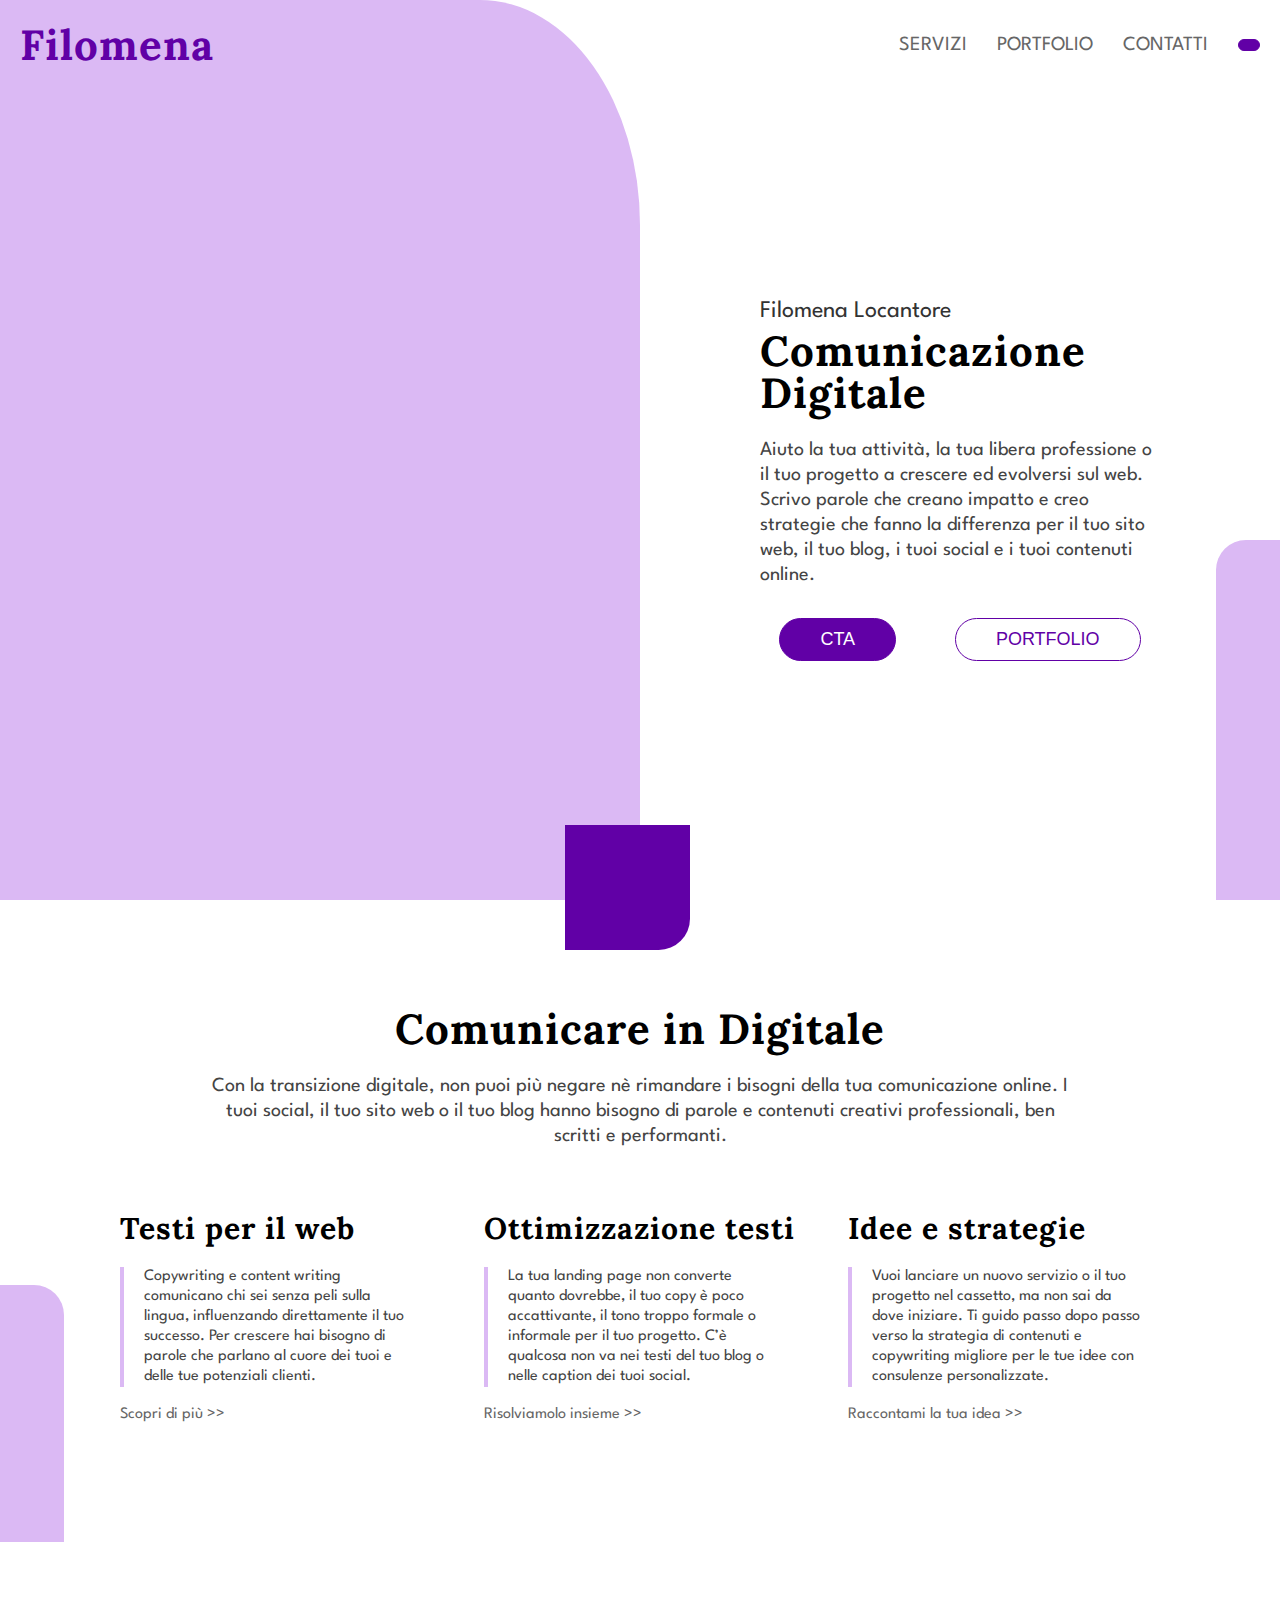
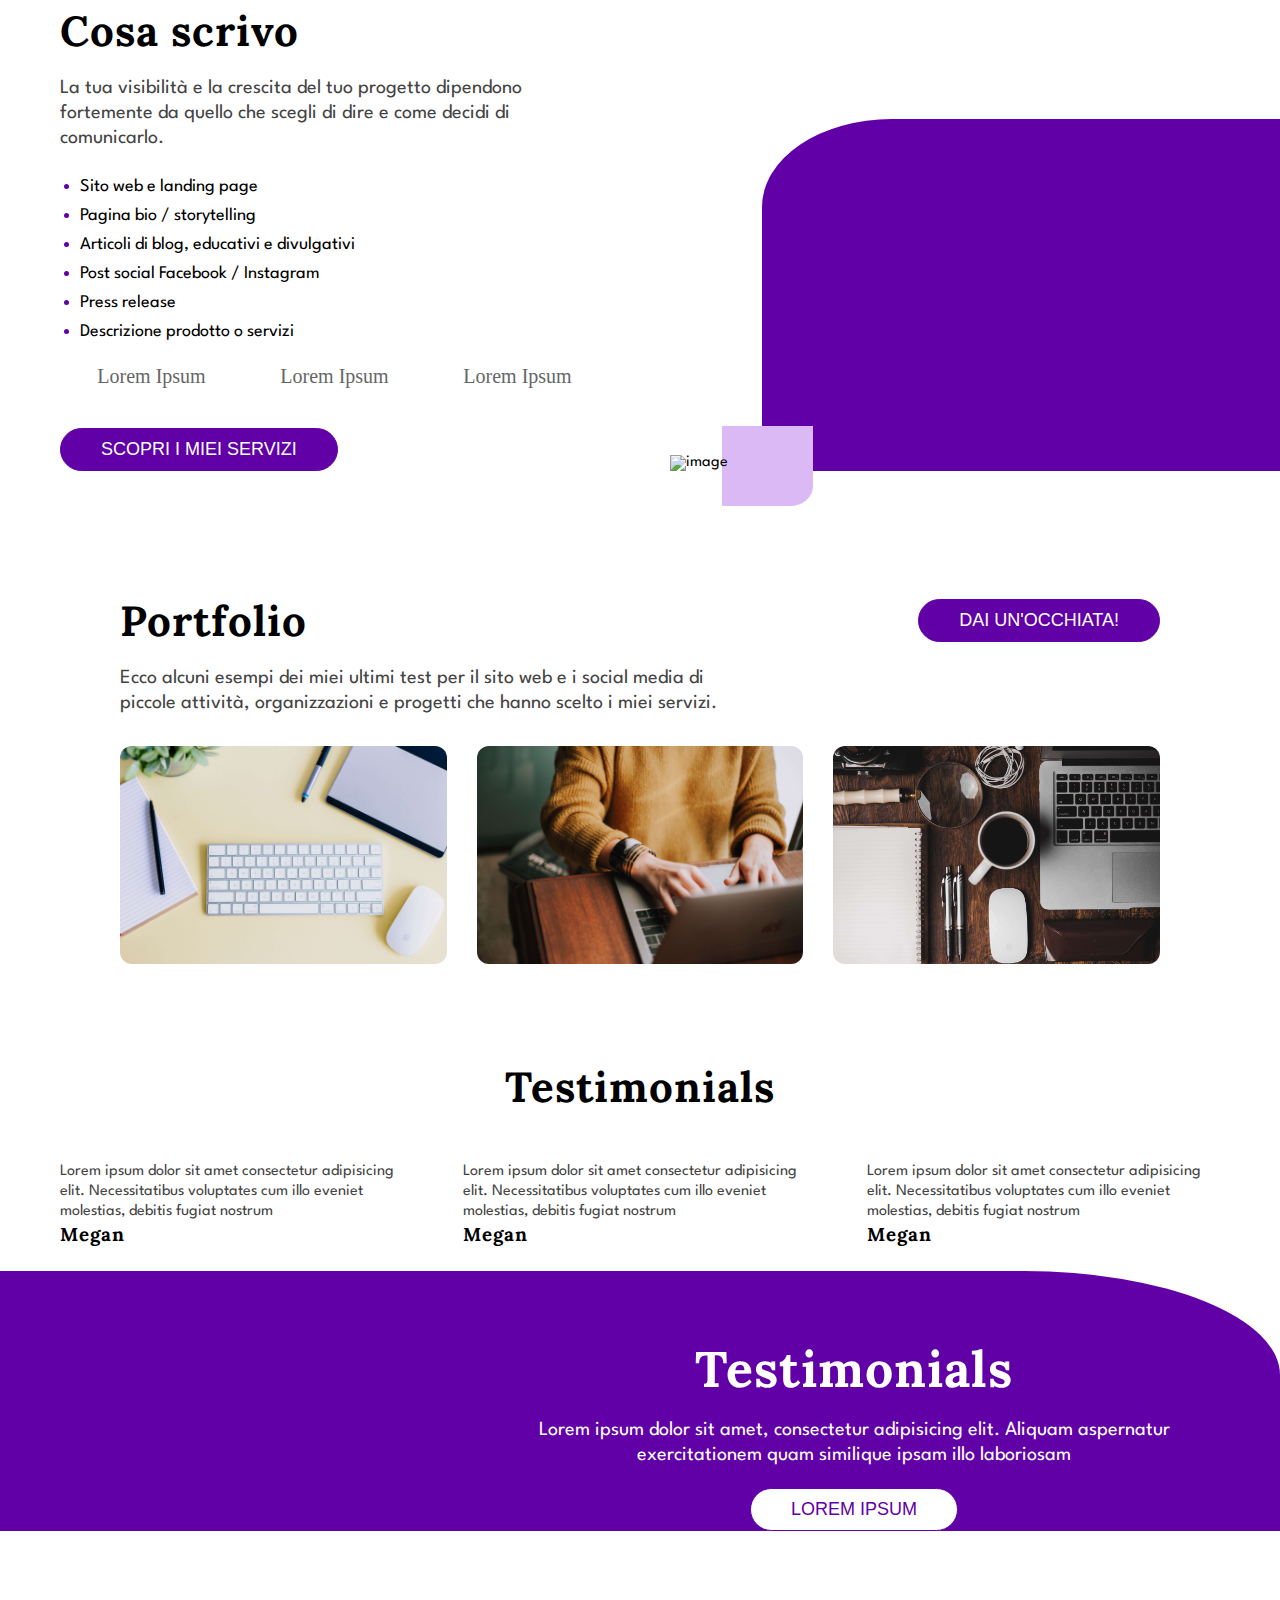
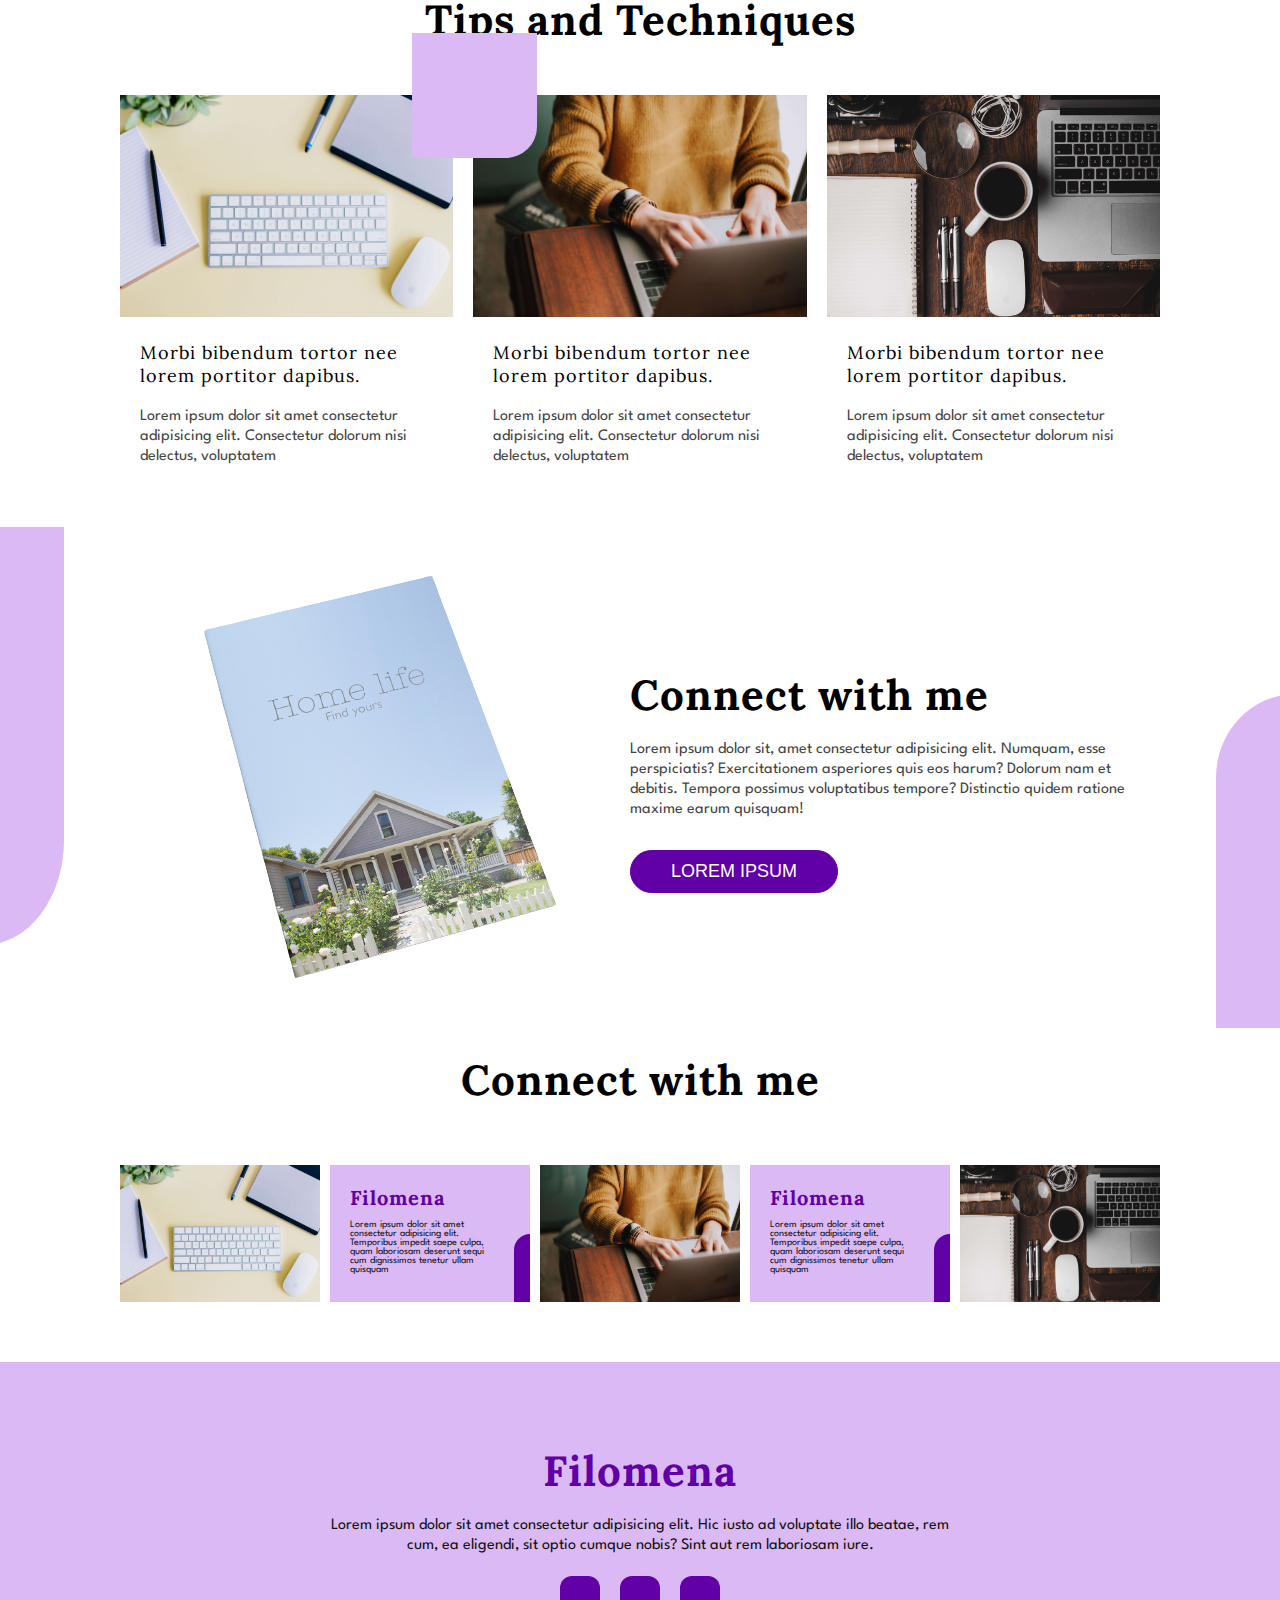
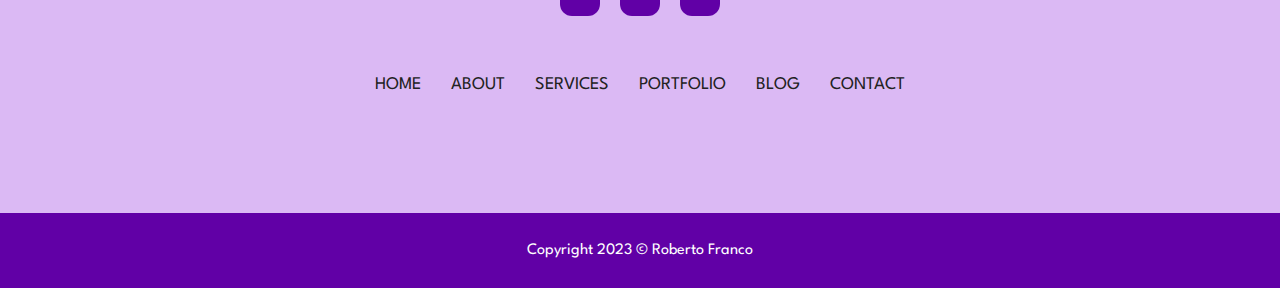
==== index.html @ 76bb0978 "added portfolio and contatti pages" ====
<!DOCTYPE html>
<html lang="en">
  <head>
    <meta charset="UTF-8" />
    <meta http-equiv="X-UA-Compatible" content="IE=edge" />
    <meta name="viewport" content="width=device-width, initial-scale=1.0" />

    <link rel="stylesheet" href="./src/style.css" />
    <link rel="stylesheet" href="./src/queries.css" />

    <link rel="preconnect" href="https://fonts.googleapis.com" />
    <link rel="preconnect" href="https://fonts.gstatic.com" crossorigin />

    <link
      href="https://fonts.googleapis.com/css2?family=League+Spartan:wght@400;500;700&display=swap"
      rel="stylesheet"
    />

    <link
      href="https://fonts.googleapis.com/css2?family=Lora:wght@400;500;700&display=swap"
      rel="stylesheet"
    />

    <script
      src="https://kit.fontawesome.com/9bf5837a99.js"
      crossorigin="anonymous"
    ></script>
    <title>Filomena Locantore</title>
  </head>
  <body>
    <header>
      <nav class="nav">
        <h1 class="nav__name">Filomena</h1>
        <ul class="nav__links">
          <li class="nav__links--link">Servizi</li>
          <li>
            <a class="nav__links--link" href="portfolio.html"> Portfolio </a>
          </li>
          <li class="nav__links--link">
            <a class="nav__links--link" href="contatti.html"> Contatti </a>
          </li>
          <button class="nav__links--btn btn btn--cta">
            <i class="fa-solid fa-bars"></i>
          </button>
        </ul>
        <!-- <button class="nav__links--btn btn btn--cta">
          <i class="fa-solid fa-bars"></i>
        </button> -->
      </nav>
      <div class="hero">
        <div class="hero--img-box">
          <img src="./src/img/filomena-1.png" alt="" />
        </div>
        <div class="hero--text-box">
          <p class="hero--name">Filomena Locantore</p>
          <h1 class="heading--primary">Comunicazione Digitale</h1>
          <p class="paragraph paragraph--main">
            Aiuto la tua attività, la tua libera professione o il tuo progetto a
            crescere ed evolversi sul web.
          </p>
          <p class="paragraph paragraph--main">
            Scrivo parole che creano impatto e creo strategie che fanno la
            differenza per il tuo sito web, il tuo blog, i tuoi social e i tuoi
            contenuti online.
          </p>

          <div class="hero--btns">
            <button class="btn btn--cta">CTA</button>
            <button class="btn btn--secondary">Portfolio</button>
          </div>
        </div>
      </div>
    </header>
    <section class="section section__services">
      <h1 class="heading--primary">Comunicare in Digitale</h1>
      <p class="paragraph paragraph--main">
        Con la transizione digitale, non puoi più negare nè rimandare i bisogni
        della tua comunicazione online. I tuoi social, il tuo sito web o il tuo
        blog hanno bisogno di parole e contenuti creativi professionali, ben
        scritti e performanti.
      </p>

      <div class="container__services">
        <div class="container__services--service">
          <h2 class="heading--secondary">Testi per il web</h2>
          <p class="paragraph service--paragraph">
            Copywriting e content writing comunicano chi sei senza peli sulla
            lingua, influenzando direttamente il tuo successo. Per crescere hai
            bisogno di parole che parlano al cuore dei tuoi e delle tue
            potenziali clienti.
          </p>
          <a class="link" href="#">Scopri di più >></a>
        </div>

        <div class="container__services--service">
          <h2 class="heading--secondary">Ottimizzazione testi</h2>
          <p class="paragraph service--paragraph">
            La tua landing page non converte quanto dovrebbe, il tuo copy è poco
            accattivante, il tono troppo formale o informale per il tuo
            progetto. C’è qualcosa non va nei testi del tuo blog o nelle caption
            dei tuoi social.
          </p>
          <a class="link" href="#">Risolviamolo insieme >></a>
        </div>

        <div class="container__services--service">
          <h2 class="heading--secondary">Idee e strategie</h2>
          <p class="paragraph service--paragraph">
            Vuoi lanciare un nuovo servizio o il tuo progetto nel cassetto, ma
            non sai da dove iniziare. Ti guido passo dopo passo verso la
            strategia di contenuti e copywriting migliore per le tue idee con
            consulenze personalizzate.
          </p>
          <a class="link" href="#">Raccontami la tua idea >></a>
        </div>
      </div>
    </section>

    <section class="section section__why">
      <div class="container__why">
        <h1 class="heading--primary">Cosa scrivo</h1>
        <p class="paragraph paragraph--main">
          La tua visibilità e la crescita del tuo progetto dipendono fortemente
          da quello che scegli di dire e come decidi di comunicarlo.
        </p>
        <ul class="why__list">
          <li class="why__list--item">Sito web e landing page</li>
          <li class="why__list--item">Pagina bio / storytelling</li>
          <li class="why__list--item">
            Articoli di blog, educativi e divulgativi
          </li>
          <li class="why__list--item">Post social Facebook / Instagram</li>
          <li class="why__list--item">Press release</li>
          <li class="why__list--item">Descrizione prodotto o servizi</li>
        </ul>
        <ul class="why__links">
          <li><a class="why__links--item" href="#">Lorem Ipsum</a></li>
          <li><a class="why__links--item" href="#">Lorem Ipsum</a></li>
          <li><a class="why__links--item" href="#">Lorem Ipsum</a></li>
        </ul>

        <button class="btn btn--cta">Scopri i miei servizi</button>
      </div>
      <div class="section__why--img-box">
        <img src="./src/img/filomena-2.png" alt="image" />
      </div>
    </section>

    <section class="section section__portfolio">
      <div class="portfolio__top">
        <h1 class="heading--primary">Portfolio</h1>
        <button class="btn btn--cta">Dai un'occhiata!</button>
      </div>

      <p class="paragraph paragraph--main">
        Ecco alcuni esempi dei miei ultimi test per il sito web e i social media
        di piccole attività, organizzazioni e progetti che hanno scelto i miei
        servizi.
      </p>

      <div class="portfolio__gallery">
        <div class="gallery--img">
          <img src="./src/img/portfolio-1.jpg" alt="" />
        </div>
        <div class="gallery--img">
          <img src="./src/img/portfolio-2.jpg" alt="" />
        </div>
        <div class="gallery--img">
          <img src="./src/img/portfolio-3.jpg" alt="" />
        </div>
      </div>
    </section>

    <section class="section section__testimonials">
      <h1 class="heading--primary">Testimonials</h1>
      <div class="testimonials">
        <div class="testimonial">
          <p class="paragraph">
            Lorem ipsum dolor sit amet consectetur adipisicing elit.
            Necessitatibus voluptates cum illo eveniet molestias, debitis fugiat
            nostrum
          </p>
          <h3>Megan</h3>
        </div>

        <div class="testimonial">
          <p class="paragraph">
            Lorem ipsum dolor sit amet consectetur adipisicing elit.
            Necessitatibus voluptates cum illo eveniet molestias, debitis fugiat
            nostrum
          </p>
          <h3>Megan</h3>
        </div>
        <div class="testimonial">
          <p class="paragraph">
            Lorem ipsum dolor sit amet consectetur adipisicing elit.
            Necessitatibus voluptates cum illo eveniet molestias, debitis fugiat
            nostrum
          </p>
          <h3>Megan</h3>
        </div>
      </div>

      <div class="testimonial__bottom">
        <div class="testimonial__img-box">
          <img src="./src/img/filomena-3.png" alt="" />
        </div>
        <div class="testimonial__cta-box">
          <h1 class="heading--primary">Testimonials</h1>
          <p class="paragraph paragraph--main">
            Lorem ipsum dolor sit amet, consectetur adipisicing elit. Aliquam
            aspernatur exercitationem quam similique ipsam illo laboriosam
          </p>
          <button class="btn btn--secondary btn--testimonial">
            Lorem Ipsum
          </button>
        </div>
      </div>
    </section>

    <section class="section section__blog">
      <h1 class="heading--primary">Tips and Techniques</h1>

      <div class="container__blog">
        <div class="blog__element">
          <div class="blog__element--img">
            <img src="./src/img/portfolio-1.jpg" alt="" />
          </div>

          <h3>Morbi bibendum tortor nee lorem portitor dapibus.</h3>

          <p class="paragraph">
            Lorem ipsum dolor sit amet consectetur adipisicing elit. Consectetur
            dolorum nisi delectus, voluptatem
          </p>
        </div>

        <div class="blog__element">
          <div class="blog__element--img">
            <img src="./src/img/portfolio-2.jpg" alt="" />
          </div>

          <h3>Morbi bibendum tortor nee lorem portitor dapibus.</h3>

          <p class="paragraph">
            Lorem ipsum dolor sit amet consectetur adipisicing elit. Consectetur
            dolorum nisi delectus, voluptatem
          </p>
        </div>

        <div class="blog__element">
          <div class="blog__element--img">
            <img src="./src/img/portfolio-3.jpg" alt="" />
          </div>

          <h3>Morbi bibendum tortor nee lorem portitor dapibus.</h3>

          <p class="paragraph">
            Lorem ipsum dolor sit amet consectetur adipisicing elit. Consectetur
            dolorum nisi delectus, voluptatem
          </p>
        </div>
      </div>
    </section>

    <section class="section section__connect">
      <div class="connect--top">
        <div class="connect-top__img-box">
          <img src="./src/img/O6CBN70.png" alt="" />
        </div>
        <div class="connect-top__text-box">
          <h1 class="heading--primary">Connect with me</h1>
          <p class="paragraph">
            Lorem ipsum dolor sit, amet consectetur adipisicing elit. Numquam,
            esse perspiciatis? Exercitationem asperiores quis eos harum? Dolorum
            nam et debitis. Tempora possimus voluptatibus tempore? Distinctio
            quidem ratione maxime earum quisquam!
          </p>

          <button class="btn btn--cta">Lorem Ipsum</button>
        </div>
      </div>

      <div class="connect--bottom">
        <h1 class="heading--primary">Connect with me</h1>
        <div class="connect__gallery">
          <div class="connect__gallery--img">
            <img src="./src/img/portfolio-1.jpg" alt="" />
          </div>
          <div class="connect__gallery--element">
            <h2>Filomena</h2>
            <p>
              Lorem ipsum dolor sit amet consectetur adipisicing elit.
              Temporibus impedit saepe culpa, quam laboriosam deserunt sequi cum
              dignissimos tenetur ullam quisquam
            </p>
          </div>

          <div class="connect__gallery--img">
            <img src="./src/img/portfolio-2.jpg" alt="" />
          </div>

          <div class="connect__gallery--element">
            <h2>Filomena</h2>
            <p>
              Lorem ipsum dolor sit amet consectetur adipisicing elit.
              Temporibus impedit saepe culpa, quam laboriosam deserunt sequi cum
              dignissimos tenetur ullam quisquam
            </p>
          </div>

          <div class="connect__gallery--img">
            <img src="./src/img/portfolio-3.jpg" alt="" />
          </div>
        </div>
      </div>
    </section>

    <footer class="footer">
      <h1 class="heading--primary">Filomena</h1>
      <p class="paragraph">
        Lorem ipsum dolor sit amet consectetur adipisicing elit. Hic iusto ad
        voluptate illo beatae, rem cum, ea eligendi, sit optio cumque nobis?
        Sint aut rem laboriosam iure.
      </p>

      <div class="container__social">
        <div class="container__social--element">
          <i class="fa-brands fa-facebook-f"></i>
        </div>
        <div class="container__social--element">
          <i class="fa-brands fa-instagram"></i>
        </div>
        <div class="container__social--element">
          <i class="fa-brands fa-linkedin-in"></i>
        </div>
      </div>

      <ul class="footer__links">
        <li>Home</li>
        <li>About</li>
        <li>Services</li>
        <li>Portfolio</li>
        <li>Blog</li>
        <li>Contact</li>
      </ul>
    </footer>
    <div class="copyright">Copyright 2023 &copy; Roberto Franco</div>
  </body>
</html>
---- src/style.css ----
:root {
  --primary: #6100a6;
  --secondary: #dbb9f4;

  --link-primary: #333;
  --link-secondary: #666;
}

* {
  margin: 0;
  padding: 0;
  box-sizing: border-box;
}

html {
  font-size: 62.5%;
}

body {
  font-size: 1.6rem;
  font-family: "League Spartan";
}

h1,
h2,
h3,
h4,
h5 {
  font-family: "Lora";
  letter-spacing: 1px;
}

.section {
  padding: 6rem 12rem;
}

.heading--primary {
  padding-top: 0.8rem;
  padding-bottom: 2.4rem;
  font-size: 4.2rem;
  line-height: 1;
}

.heading--secondary {
  font-size: 3rem;
}

.paragraph {
  color: #444;
  line-height: 1.25;
}

.paragraph--main {
  font-size: 2rem;
}

.btn {
  padding: 1rem 4rem;
  border: none;
  border-radius: 24px;

  text-transform: uppercase;

  font-size: 1.8rem;
}

.btn--cta {
  color: #fff;
  background-color: var(--primary);
  transition: all 0.2s;
  border: 1px solid var(--primary);
}

.btn--cta:hover {
  cursor: pointer;
  color: var(--primary);
  background-color: #fff;
  border: 1px solid var(--primary);
}

.btn--secondary {
  color: var(--primary);
  border: 1px solid var(--primary);
  background-color: transparent;
  transition: all 0.2s;
}

.btn--secondary:hover {
  cursor: pointer;
  color: #fff;
  background-color: var(--primary);
}

.link {
  text-decoration: none;
  color: var(--link-secondary);
}

.link:hover {
  color: var(--secondary);
}

.link:visited:hover {
  color: var(--primary);
}

.bold {
  font-weight: 700;
}

.underline {
  text-decoration: underline !important;
}

/* HEADER */

header {
  position: relative;
  height: 100vh;
}

header::before {
  content: "";
  width: 50%;
  height: 100%;
  position: absolute;
  top: 0;
  left: 0;
  background-color: var(--secondary);
  z-index: -1;

  border-top-right-radius: 25%;
}

/* NAVIGATION */

.nav {
  display: flex;
  justify-content: space-between;
  align-items: center;

  padding: 0 2rem;

  height: 10vh;
}

.nav__name {
  font-size: 4.2rem;

  color: var(--primary);
}

.nav__links {
  list-style: none;

  display: flex;
  align-items: center;
  gap: 3rem;

  font-size: 2rem;

  text-transform: uppercase;

  transition: all 0.2s;
}

.nav__links--link {
  text-decoration: none;
  color: var(--link-secondary);
}

.nav__links--link:hover {
  cursor: pointer;

  color: var(--primary);
}

.nav__links--btn {
  background-color: var(--primary);
  padding: 0.5rem 1rem;

  border-radius: 12px;
}

/* HERO */

.hero {
  display: flex;

  align-items: center;
  justify-content: space-around;
  height: 90vh;
}

.hero--img-box {
  flex: 50%;
  height: 100%;
  position: relative;

  display: flex;

  justify-content: center;
}

.hero--img-box::after {
  content: "";
  width: 12.5rem;
  height: 12.5rem;
  position: absolute;
  top: calc(90vh - 7.5rem);
  left: calc(50vw - 7.5rem);
  background-color: var(--primary);
  z-index: 100;

  border-bottom-right-radius: 25%;
}

.hero::after {
  content: "";
  width: 5%;
  height: 40%;
  position: absolute;
  bottom: 0%;
  right: 0%;
  background-color: var(--secondary);

  z-index: -1;

  border-top-left-radius: 30px;
}

.hero--img-box img {
  display: block;
  height: 100%;
}

.hero--text-box {
  flex: 50%;
  display: flex;
  flex-direction: column;
  padding: 6rem 12rem;
}

.hero--name {
  font-size: 2.4rem;
  color: #333;
}

.hero--btns {
  padding: 3rem 0;
  display: flex;
  justify-content: space-around;
  gap: 2rem;
}

/* SECTION SERVICES */

.section__services {
  display: flex;
  flex-direction: column;

  justify-content: center;
  align-items: center;

  position: relative;

  padding-top: 10rem;
}

.section__services::after {
  content: "";
  width: 5%;
  height: 40%;
  position: absolute;
  bottom: 0;
  left: 0;
  background-color: var(--secondary);

  z-index: -1;

  border-top-right-radius: 30px;
}

.section__services > .paragraph {
  text-align: center;
  padding: 0 8rem;
}

.container__services {
  padding: 6rem 0;
  display: flex;
  justify-content: space-between;
}

.container__services--service {
  width: 30%;
}

.service--paragraph {
  margin: 2rem 0;
  padding: 0 2rem;

  border-left: 4px solid var(--secondary);
}

/* SECTION WHY */

.section__why {
  display: flex;
  justify-content: space-between;

  padding-left: 6rem;
  padding-right: 0;
}

.container__why {
  display: flex;
  flex-direction: column;

  width: 45%;
}

.why__list {
  padding: 2rem;
  line-height: 1.5;
  font-size: 1.8rem;
}

.why__list--item::marker {
  color: var(--primary);
  font-size: 2rem;
}

.why__links {
  display: flex;
  justify-content: space-around;

  list-style: none;
}

.why__links--item {
  display: block;
  font-family: "Abril Fatface";

  text-decoration: none;
  font-size: 2rem;
  color: var(--link-secondary);

  padding-bottom: 4rem;
}

.container__why .btn--cta {
  width: fit-content;

  padding: 1rem 4rem;
}

.section__why--img-box {
  display: flex;
  align-items: flex-end;
  width: 50%;
  position: relative;
}

.section__why--img-box img {
  display: block;
  width: 100%;
}

.section__why--img-box::before {
  content: "";
  width: 85%;
  height: 75%;
  position: absolute;
  bottom: 0;
  right: 0;
  background-color: var(--primary);

  z-index: -1;

  border-top-left-radius: 25%;
}

.section__why--img-box::after {
  content: "";
  width: 15%;
  height: 17%;
  position: absolute;
  bottom: -7.5%;
  left: 8.5%;
  background-color: var(--secondary);

  z-index: -1;

  border-bottom-right-radius: 25%;
}

/* PORTFOLIO */

.portfolio__top {
  display: flex;
  justify-content: space-between;
  align-items: center;
}

.portfolio__top button {
  width: fit-content;

  padding: 1rem 4rem;

  margin-top: 0.8rem;
  margin-bottom: 2.4rem;
}

.section__portfolio .paragraph {
  width: 60%;
}

.portfolio__gallery {
  padding: 3rem 0;

  display: flex;

  gap: 3rem;
}

.gallery--img {
  width: 40rem;
}

.gallery--img img {
  width: 100%;
  border-radius: 12px;
}

/* TESTIMONIALS */

.section__testimonials {
  display: flex;
  flex-direction: column;

  justify-content: center;
  align-items: center;

  position: relative;

  padding: 0 6rem;
}

.testimonials {
  padding: 3rem 0;
  display: flex;

  gap: 5rem;
}

.testimonial__bottom {
  margin-top: 6rem;
  display: flex;

  align-items: center;
  justify-content: space-between;
  height: 100%;
}

.testimonial__img-box {
  height: 100%;
}

.testimonial__img-box img {
  display: block;
  width: 100%;
}

.testimonial__bottom h1 {
  font-size: 5rem;
}

.testimonial__bottom::before {
  content: "";
  width: 50%;
  height: 55%;
  position: absolute;
  bottom: 0;
  right: 0;
  background-color: var(--primary);
  z-index: -1;

  border-top-right-radius: 40%;
}
.testimonial__bottom::after {
  content: "";
  width: 50%;
  height: 55%;
  position: absolute;
  bottom: 0;
  left: 0;
  background-color: var(--primary);
  z-index: -1;
}

.testimonial__cta-box::before {
  content: "";
  width: 12.5rem;
  height: 12.5rem;
  position: absolute;
  top: calc(75vh - 10rem);
  left: calc(40vw - 10rem);
  background-color: var(--secondary);
  z-index: 1;

  border-bottom-right-radius: 25%;
}

.testimonial__cta-box {
  width: 60%;

  display: flex;
  flex-direction: column;
  align-items: center;
  text-align: center;

  color: #fff;
}

.testimonial__cta-box .paragraph {
  color: #fff;
}

.btn--testimonial {
  width: fit-content;

  margin-top: 2rem;
  padding: 1rem 4rem;

  background-color: #fff;
  color: var(--primary);
}

.btn--testimonial:hover {
  border: 1px solid #fff;
}

/* BLOG */

.section__blog {
  display: flex;
  flex-direction: column;

  justify-content: center;
  align-items: center;
}

.container__blog {
  display: flex;

  gap: 2rem;
}

.blog__element {
  flex: 1;
}

.blog__element--img {
  margin-top: 3rem;
}

.blog__element--img img {
  width: 100%;
}

.blog__element h3 {
  padding: 2rem;
  font-size: 1.8rem;
  font-weight: 300;
}

.blog__element p {
  padding: 0 2rem;
}

/* CONNECT */

.section__connect {
  position: relative;

  overflow: hidden;

  padding: 0 12rem;
}

.connect--top {
  display: flex;
  justify-content: center;
  align-items: center;
}

.section__connect::before {
  content: "";
  width: 25%;
  height: 50%;
  position: absolute;
  top: 0%;
  left: -20%;
  background-color: var(--secondary);

  z-index: -1;

  border-bottom-right-radius: 25%;
}

.section__connect::after {
  content: "";
  width: 25%;
  height: 40%;
  position: absolute;
  top: 20%;
  right: -20%;
  background-color: var(--secondary);

  z-index: -1;

  border-top-left-radius: 25%;
}

.connect-top__text-box {
  width: 50%;
}

.connect-top__text-box button {
  width: fit-content;

  background-color: var(--primary);

  margin-top: 3rem;

  padding: 1rem 4rem;
}

.connect-top__img-box {
}

.connect-top__img-box img {
  width: 100%;
}

.connect--bottom {
  margin: 2rem 0;
  display: flex;
  flex-direction: column;

  align-items: center;
}

.connect__gallery {
  display: grid;
  grid-template-columns: 1fr 1fr 1fr 1fr 1fr;

  column-gap: 1rem;

  align-items: center;
  justify-items: center;
  padding: 4rem 0;
}

.connect__gallery--element {
  height: 100%;
  background-color: var(--secondary);
  padding: 2rem;
  padding-right: 4rem;
  display: flex;
  flex-direction: column;
  justify-content: baseline;
  gap: 1rem;

  position: relative;
}

.connect__gallery--element::after {
  content: "";
  width: 8%;
  height: 50%;
  position: absolute;
  bottom: 0%;
  right: 0%;
  background-color: var(--primary);

  z-index: 1;

  border-top-left-radius: 24px;
}

.connect__gallery--element h2 {
  font-size: 2rem;
  color: var(--primary);
}

.connect__gallery--element p {
  font-size: 1rem;
  color: #111;
}

.connect__gallery--img {
  height: 100%;
}

.connect__gallery--img img {
  width: 100%;
  height: 100%;
}

/* FOOTER */

.footer {
  background-color: var(--secondary);

  display: flex;
  flex-direction: column;
  align-items: center;

  padding: 8rem 0;
}

.footer h1 {
  color: var(--primary);
}

.footer p {
  width: 50%;
  text-align: center;
  color: #111;
}

.container__social {
  display: flex;
  gap: 2rem;
  padding: 2rem 0;
}

.container__social--element {
  width: 4rem;
  height: 4rem;

  background-color: var(--primary);

  border-radius: 12px;

  display: flex;
  align-items: center;
  justify-content: center;

  transition: all 0.2s;
}

.container__social--element i {
  font-size: 2rem;
  color: #fff;
}

.container__social--element:hover {
  cursor: pointer;

  background-color: #000;
}

.footer__links {
  padding: 4rem;
  list-style: none;

  display: flex;
  gap: 3rem;

  text-transform: uppercase;

  font-size: 1.8rem;

  color: #222;
}

.copyright {
  padding: 3rem 0;
  text-align: center;
  background-color: var(--primary);

  color: #fff;
}

/* PORTFOLIO PAGE */

.portfolio--section {
  padding-top: 0;
}

.portfolio--header {
  padding: 2rem 0;
}

.portfolio--header h1,
.portfolio--header p {
  text-align: center;
}

.portfolio__list {
  margin-bottom: 2rem;
}

.portfolio__list--item {
  padding: 0.5rem 0;
  margin: 0 2rem;
}

.portfolio__list--link {
  text-decoration: none;
}

/* CONTATTI PAGE */

.contatti--section {
  padding: 0;

  display: flex;
  flex-direction: column;

  align-items: center;
}

.form {
  display: flex;
  flex-direction: column;

  align-items: center;

  font-size: 2rem;
}

.form-group {
  padding: 2rem 0;

  display: flex;
  gap: 2rem;
}

.contatti__social {
  padding: 2rem 0;
  display: flex;
  gap: 2rem;

  font-size: 2.4rem;
}

.email {
  padding: 1rem 0;

  font-size: 2rem;
}
---- src/queries.css ----
@media (max-width: 500px) {
  html {
    font-size: 55%;
  }

  header {
    position: relative;
    height: auto;
  }

  header::before {
    width: 100%;
    height: 50vh;
  }

  .nav {
    height: 5vh;
  }

  .hero {
    flex-direction: column;

    height: auto;
  }

  .hero--img-box {
    flex: auto;
    height: 45vh;
  }

  .hero--img-box::after {
    width: 10rem;
    height: 10rem;
    top: calc(50vh - 10.5rem);
    left: calc(50vw);
  }

  .hero--text-box {
    flex: 50%;
    display: flex;
    flex-direction: column;
    padding: 6rem;
    padding-bottom: 0rem;
  }

  .hero::after {
    content: "";
    width: 5%;
    height: 25%;
    position: absolute;
    bottom: 0%;
    right: 0%;
    background-color: var(--secondary);

    z-index: -1;

    border-top-left-radius: 30px;
  }

  .section {
    padding: 3rem;
  }

  .section__services h1 {
    text-align: center;
  }

  .section__services > .paragraph {
    padding: 0;
  }

  .container__services {
    padding: 0 3rem;
    flex-direction: column;
  }

  .container__services--service {
    padding-top: 3rem;
    width: auto;
  }

  .section__why {
    flex-direction: column;
    padding-right: 0;
  }

  .container__why {
    width: auto;
    padding-right: 6rem;
  }

  .section__why--img-box {
    padding-top: 3rem;
    width: 100%;
  }

  .portfolio__top button {
    padding: 1rem 2rem;
  }

  .section__portfolio .paragraph {
    width: auto;
  }

  .portfolio__gallery {
    flex-direction: column;
    padding-bottom: 0;
  }

  .gallery--img {
    width: auto;
  }

  .testimonials {
    padding: 0;
    flex-direction: column;

    gap: 2rem;
  }

  .testimonial__bottom::after {
    width: auto;
  }

  .testimonial__bottom::before {
    width: 100%;
    height: 50%;
  }

  .testimonial__bottom {
    margin-top: 0;
    flex-direction: column;
    align-items: center;
  }
  .testimonial__img-box {
    display: flex;
    justify-content: center;
  }

  .testimonial__img-box img {
    display: block;
    width: 50%;
  }

  .testimonial__cta-box::before {
    width: 0;
  }

  .testimonial__cta-box {
    width: 100%;
  }

  .section__blog h1 {
    text-align: center;
  }

  .container__blog {
    display: flex;
    flex-direction: column;

    gap: 2rem;
  }

  .section__connect::before {
    height: 20%;
  }

  .section__connect::after {
    height: 20%;
    top: 15%;
  }

  .connect--top {
    display: flex;
    justify-content: center;
    align-items: center;

    flex-direction: column;
  }

  .connect-top__img-box {
    display: flex;
    justify-content: center;
  }

  .connect-top__img-box img {
    width: 75%;
  }

  .connect-top__text-box {
    width: 100%;
  }

  .connect__gallery {
    display: flex;
    flex-direction: column;

    gap: 2rem;

    padding: 0 4rem;
  }

  .footer {
    padding: 4rem 0;
  }

  .footer p {
    width: 100%;
    padding: 0 2rem;
    text-align: center;
    color: #111;
  }

  .footer__links {
    padding: 0;
    gap: 1rem;
  }

  .contatti--section {
    text-align: center;
  }

  .form-group {
    flex-direction: column;
    align-items: center;
  }

  .contatti__social {
    flex-direction: column;
    align-items: center;
  }
}
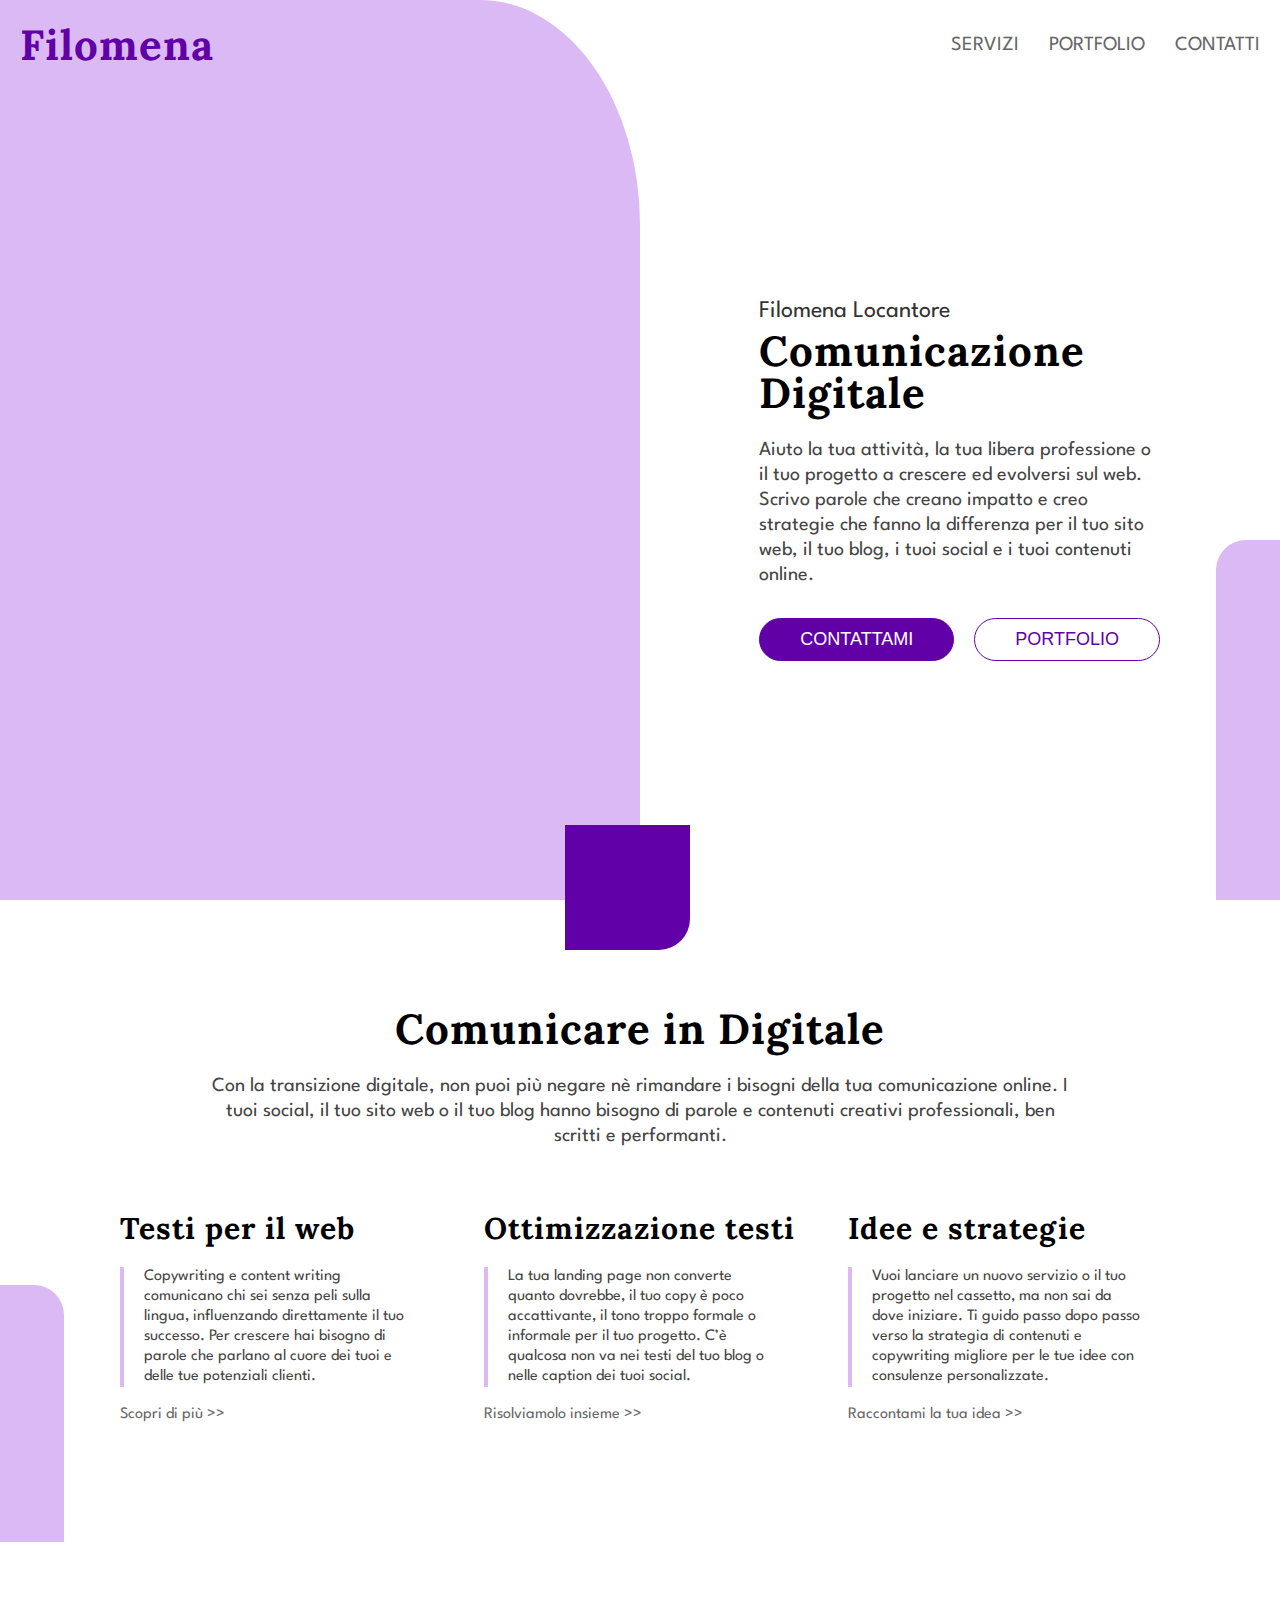
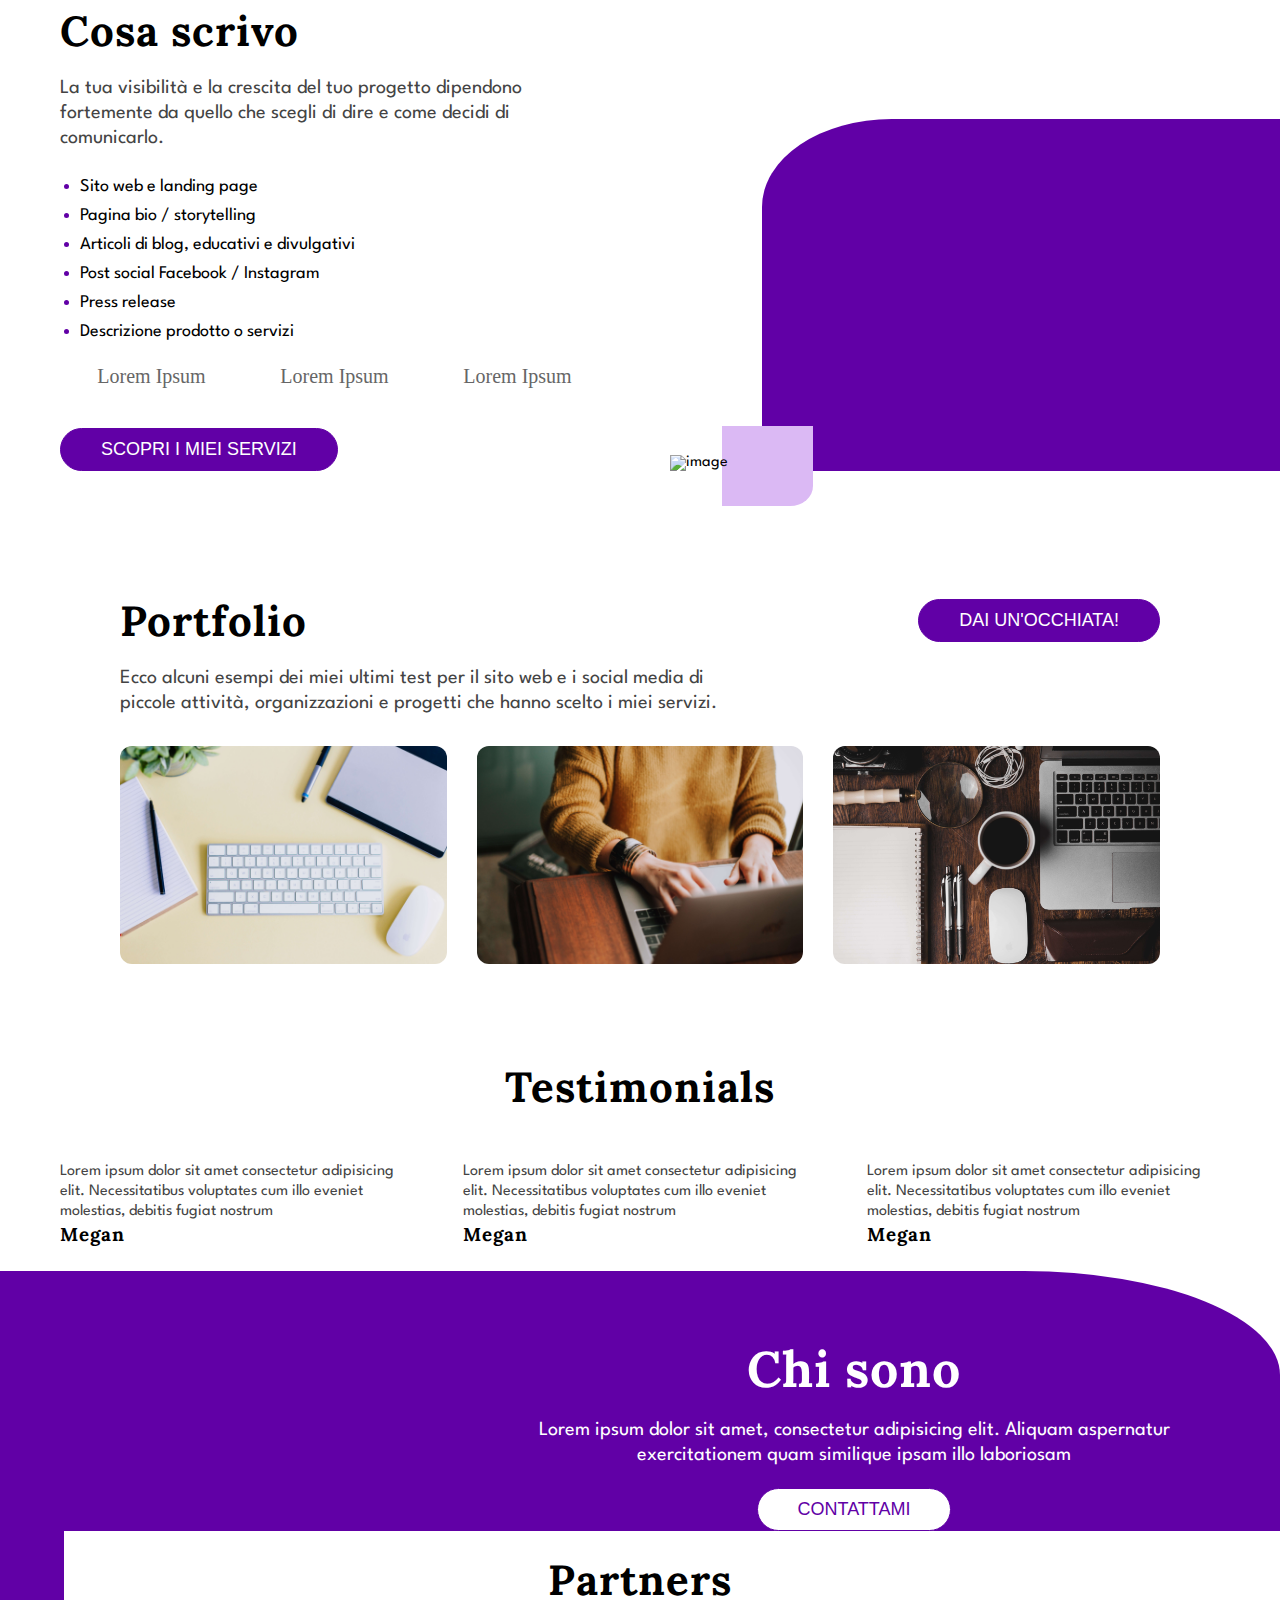
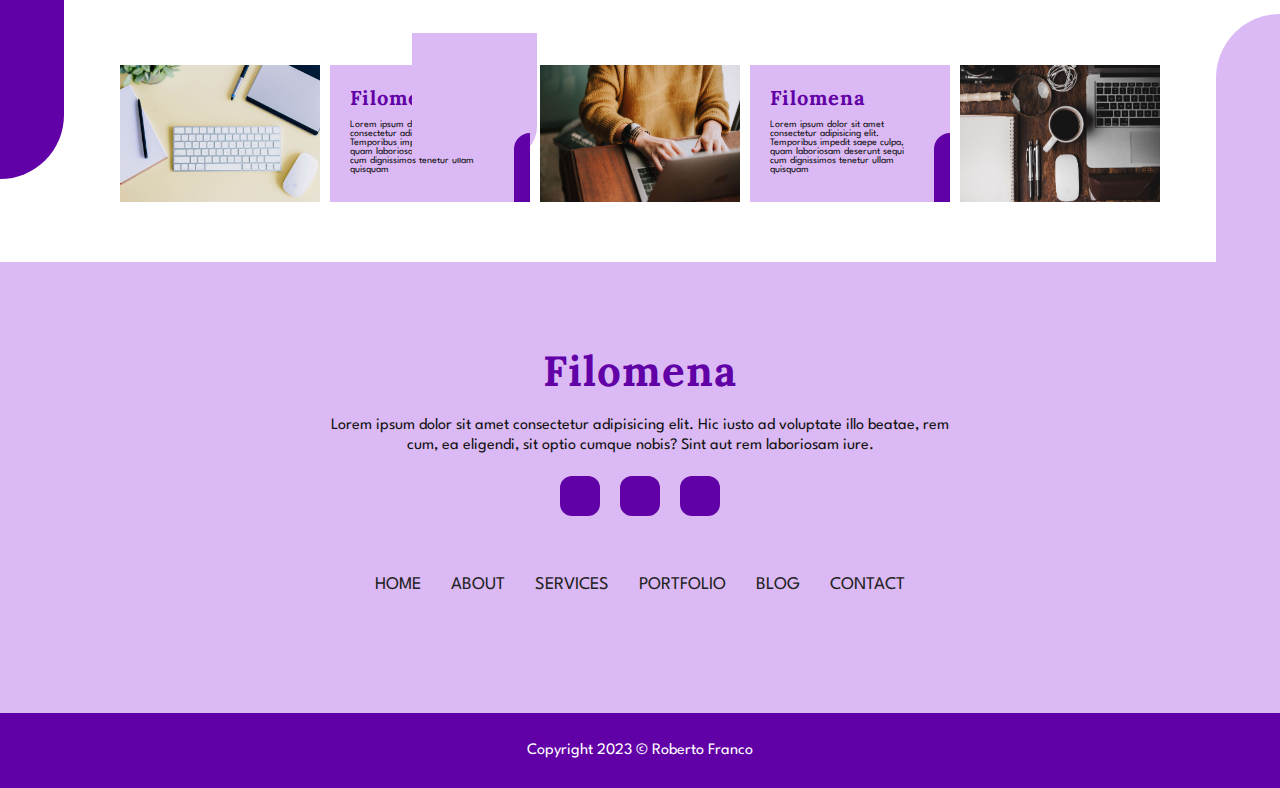
==== commit ee0d634a: "added servizi page" ====
--- a/index.html
+++ b/index.html
@@ -32,16 +32,18 @@
       <nav class="nav">
         <h1 class="nav__name">Filomena</h1>
         <ul class="nav__links">
-          <li class="nav__links--link">Servizi</li>
+          <li class="nav__links--link">
+            <a class="nav__links--link" href="servizi.html"> Servizi </a>
+          </li>
           <li>
             <a class="nav__links--link" href="portfolio.html"> Portfolio </a>
           </li>
           <li class="nav__links--link">
             <a class="nav__links--link" href="contatti.html"> Contatti </a>
           </li>
-          <button class="nav__links--btn btn btn--cta">
+          <!-- <button class="nav__links--btn btn btn--cta">
             <i class="fa-solid fa-bars"></i>
-          </button>
+          </button> -->
         </ul>
         <!-- <button class="nav__links--btn btn btn--cta">
           <i class="fa-solid fa-bars"></i>
@@ -65,8 +67,12 @@
           </p>
 
           <div class="hero--btns">
-            <button class="btn btn--cta">CTA</button>
-            <button class="btn btn--secondary">Portfolio</button>
+            <a class="link link--clean" href="contatti.html">
+              <button class="btn btn--cta">CONTATTAMI</button>
+            </a>
+            <a class="link link--clean" href="portfolio.html">
+              <button class="btn btn--secondary">Portfolio</button>
+            </a>
           </div>
         </div>
       </div>
@@ -138,8 +144,9 @@
           <li><a class="why__links--item" href="#">Lorem Ipsum</a></li>
           <li><a class="why__links--item" href="#">Lorem Ipsum</a></li>
         </ul>
-
-        <button class="btn btn--cta">Scopri i miei servizi</button>
+        <a class="nav__links--link" href="servizi.html">
+          <button class="btn btn--cta">Scopri i miei servizi</button>
+        </a>
       </div>
       <div class="section__why--img-box">
         <img src="./src/img/filomena-2.png" alt="image" />
@@ -149,7 +156,9 @@
     <section class="section section__portfolio">
       <div class="portfolio__top">
         <h1 class="heading--primary">Portfolio</h1>
-        <button class="btn btn--cta">Dai un'occhiata!</button>
+        <a class="link link--clean" href="portfolio.html">
+          <button class="btn btn--cta">Dai un'occhiata!</button>
+        </a>
       </div>
 
       <p class="paragraph paragraph--main">
@@ -206,19 +215,22 @@
           <img src="./src/img/filomena-3.png" alt="" />
         </div>
         <div class="testimonial__cta-box">
-          <h1 class="heading--primary">Testimonials</h1>
+          <h1 class="heading--primary">Chi sono</h1>
           <p class="paragraph paragraph--main">
             Lorem ipsum dolor sit amet, consectetur adipisicing elit. Aliquam
             aspernatur exercitationem quam similique ipsam illo laboriosam
           </p>
-          <button class="btn btn--secondary btn--testimonial">
-            Lorem Ipsum
-          </button>
-        </div>
-      </div>
-    </section>
-
-    <section class="section section__blog">
+
+          <a class="link link--clean" href="contatti.html">
+            <button class="btn btn--secondary btn--testimonial">
+              CONTATTAMI
+            </button>
+          </a>
+        </div>
+      </div>
+    </section>
+
+    <!-- <section class="section section__blog">
       <h1 class="heading--primary">Tips and Techniques</h1>
 
       <div class="container__blog">
@@ -261,15 +273,15 @@
           </p>
         </div>
       </div>
-    </section>
-
-    <section class="section section__connect">
-      <div class="connect--top">
-        <div class="connect-top__img-box">
+    </section> -->
+
+    <section class="section section__partners">
+      <!-- <div class="partners--top">
+        <div class="partners-top__img-box">
           <img src="./src/img/O6CBN70.png" alt="" />
         </div>
-        <div class="connect-top__text-box">
-          <h1 class="heading--primary">Connect with me</h1>
+        <div class="partners-top__text-box">
+          <h1 class="heading--primary">partners with me</h1>
           <p class="paragraph">
             Lorem ipsum dolor sit, amet consectetur adipisicing elit. Numquam,
             esse perspiciatis? Exercitationem asperiores quis eos harum? Dolorum
@@ -279,15 +291,15 @@
 
           <button class="btn btn--cta">Lorem Ipsum</button>
         </div>
-      </div>
-
-      <div class="connect--bottom">
-        <h1 class="heading--primary">Connect with me</h1>
-        <div class="connect__gallery">
-          <div class="connect__gallery--img">
+      </div> -->
+
+      <div class="partners--bottom">
+        <h1 class="heading--primary">Partners</h1>
+        <div class="partners__gallery">
+          <div class="partners__gallery--img">
             <img src="./src/img/portfolio-1.jpg" alt="" />
           </div>
-          <div class="connect__gallery--element">
+          <div class="partners__gallery--element">
             <h2>Filomena</h2>
             <p>
               Lorem ipsum dolor sit amet consectetur adipisicing elit.
@@ -296,11 +308,11 @@
             </p>
           </div>
 
-          <div class="connect__gallery--img">
+          <div class="partners__gallery--img">
             <img src="./src/img/portfolio-2.jpg" alt="" />
           </div>
 
-          <div class="connect__gallery--element">
+          <div class="partners__gallery--element">
             <h2>Filomena</h2>
             <p>
               Lorem ipsum dolor sit amet consectetur adipisicing elit.
@@ -309,7 +321,7 @@
             </p>
           </div>
 
-          <div class="connect__gallery--img">
+          <div class="partners__gallery--img">
             <img src="./src/img/portfolio-3.jpg" alt="" />
           </div>
         </div>
@@ -325,15 +337,33 @@
       </p>
 
       <div class="container__social">
-        <div class="container__social--element">
-          <i class="fa-brands fa-facebook-f"></i>
-        </div>
-        <div class="container__social--element">
-          <i class="fa-brands fa-instagram"></i>
-        </div>
-        <div class="container__social--element">
-          <i class="fa-brands fa-linkedin-in"></i>
-        </div>
+        <a
+          class="link"
+          href="https://www.facebook.com/FilomenaLok1"
+          target="_blank"
+        >
+          <div class="container__social--element">
+            <i class="fa-brands fa-facebook-f"></i>
+          </div>
+        </a>
+        <a
+          class="link"
+          href="https://www.instagram.com/filomenalok/"
+          target="_blank"
+        >
+          <div class="container__social--element">
+            <i class="fa-brands fa-instagram"></i>
+          </div>
+        </a>
+        <a
+          class="link"
+          href="https://www.linkedin.com/in/filomena-locantore-63087216b/"
+          target="_blank"
+        >
+          <div class="container__social--element">
+            <i class="fa-brands fa-linkedin-in"></i>
+          </div>
+        </a>
       </div>
 
       <ul class="footer__links">
--- a/src/style.css
+++ b/src/style.css
@@ -104,6 +104,15 @@
   color: var(--primary);
 }
 
+.link--clean {
+  color: #fff;
+}
+
+.link--clean:hover,
+.link--clean:visited {
+  color: inherit;
+}
+
 .bold {
   font-weight: 700;
 }
@@ -579,55 +588,55 @@
   padding: 0 2rem;
 }
 
-/* CONNECT */
-
-.section__connect {
+/* PARTNERS */
+
+.section__partners {
   position: relative;
 
   overflow: hidden;
 
   padding: 0 12rem;
 }
-
-.connect--top {
+/* 
+.partners--top {
   display: flex;
   justify-content: center;
   align-items: center;
-}
-
-.section__connect::before {
-  content: "";
-  width: 25%;
-  height: 50%;
-  position: absolute;
-  top: 0%;
-  left: -20%;
+} */
+
+.section__partners::before {
+  content: "";
+  width: 5%;
+  height: 75%;
+  position: absolute;
+  top: 0;
+  left: 0;
+  background-color: var(--primary);
+
+  z-index: -1;
+
+  border-bottom-right-radius: 120px;
+}
+
+.section__partners::after {
+  content: "";
+  width: 5%;
+  height: 75%;
+  position: absolute;
+  bottom: 0%;
+  right: 0%;
   background-color: var(--secondary);
 
   z-index: -1;
 
-  border-bottom-right-radius: 25%;
-}
-
-.section__connect::after {
-  content: "";
-  width: 25%;
-  height: 40%;
-  position: absolute;
-  top: 20%;
-  right: -20%;
-  background-color: var(--secondary);
-
-  z-index: -1;
-
-  border-top-left-radius: 25%;
-}
-
-.connect-top__text-box {
+  border-top-left-radius: 120px;
+}
+
+/* .partners-top__text-box {
   width: 50%;
 }
 
-.connect-top__text-box button {
+.partners-top__text-box button {
   width: fit-content;
 
   background-color: var(--primary);
@@ -637,14 +646,12 @@
   padding: 1rem 4rem;
 }
 
-.connect-top__img-box {
-}
-
-.connect-top__img-box img {
+
+.partners-top__img-box img {
   width: 100%;
-}
-
-.connect--bottom {
+} */
+
+.partners--bottom {
   margin: 2rem 0;
   display: flex;
   flex-direction: column;
@@ -652,7 +659,7 @@
   align-items: center;
 }
 
-.connect__gallery {
+.partners__gallery {
   display: grid;
   grid-template-columns: 1fr 1fr 1fr 1fr 1fr;
 
@@ -663,7 +670,7 @@
   padding: 4rem 0;
 }
 
-.connect__gallery--element {
+.partners__gallery--element {
   height: 100%;
   background-color: var(--secondary);
   padding: 2rem;
@@ -676,7 +683,7 @@
   position: relative;
 }
 
-.connect__gallery--element::after {
+.partners__gallery--element::after {
   content: "";
   width: 8%;
   height: 50%;
@@ -690,21 +697,21 @@
   border-top-left-radius: 24px;
 }
 
-.connect__gallery--element h2 {
+.partners__gallery--element h2 {
   font-size: 2rem;
   color: var(--primary);
 }
 
-.connect__gallery--element p {
+.partners__gallery--element p {
   font-size: 1rem;
   color: #111;
 }
 
-.connect__gallery--img {
+.partners__gallery--img {
   height: 100%;
 }
 
-.connect__gallery--img img {
+.partners__gallery--img img {
   width: 100%;
   height: 100%;
 }
@@ -760,7 +767,7 @@
 .container__social--element:hover {
   cursor: pointer;
 
-  background-color: #000;
+  background-color: var(--secondary);
 }
 
 .footer__links {
@@ -853,3 +860,45 @@
 
   font-size: 2rem;
 }
+
+/* SERVIZI PAGE */
+
+.servizi--section {
+  padding: 0 12rem;
+
+  display: flex;
+  flex-direction: column;
+
+  align-items: center;
+}
+
+.servizi--text-box {
+  display: flex;
+  flex-direction: column;
+
+  align-items: center;
+
+  padding: 2rem 0;
+
+  text-align: center;
+}
+
+.servizi--text-box p {
+  padding: 1rem 0;
+}
+
+.servizi--container {
+  display: flex;
+  width: 100%;
+
+  justify-content: space-around;
+}
+
+.card {
+  text-align: left;
+  font-size: 1.8rem;
+}
+
+.card li {
+  margin-left: 2rem;
+}
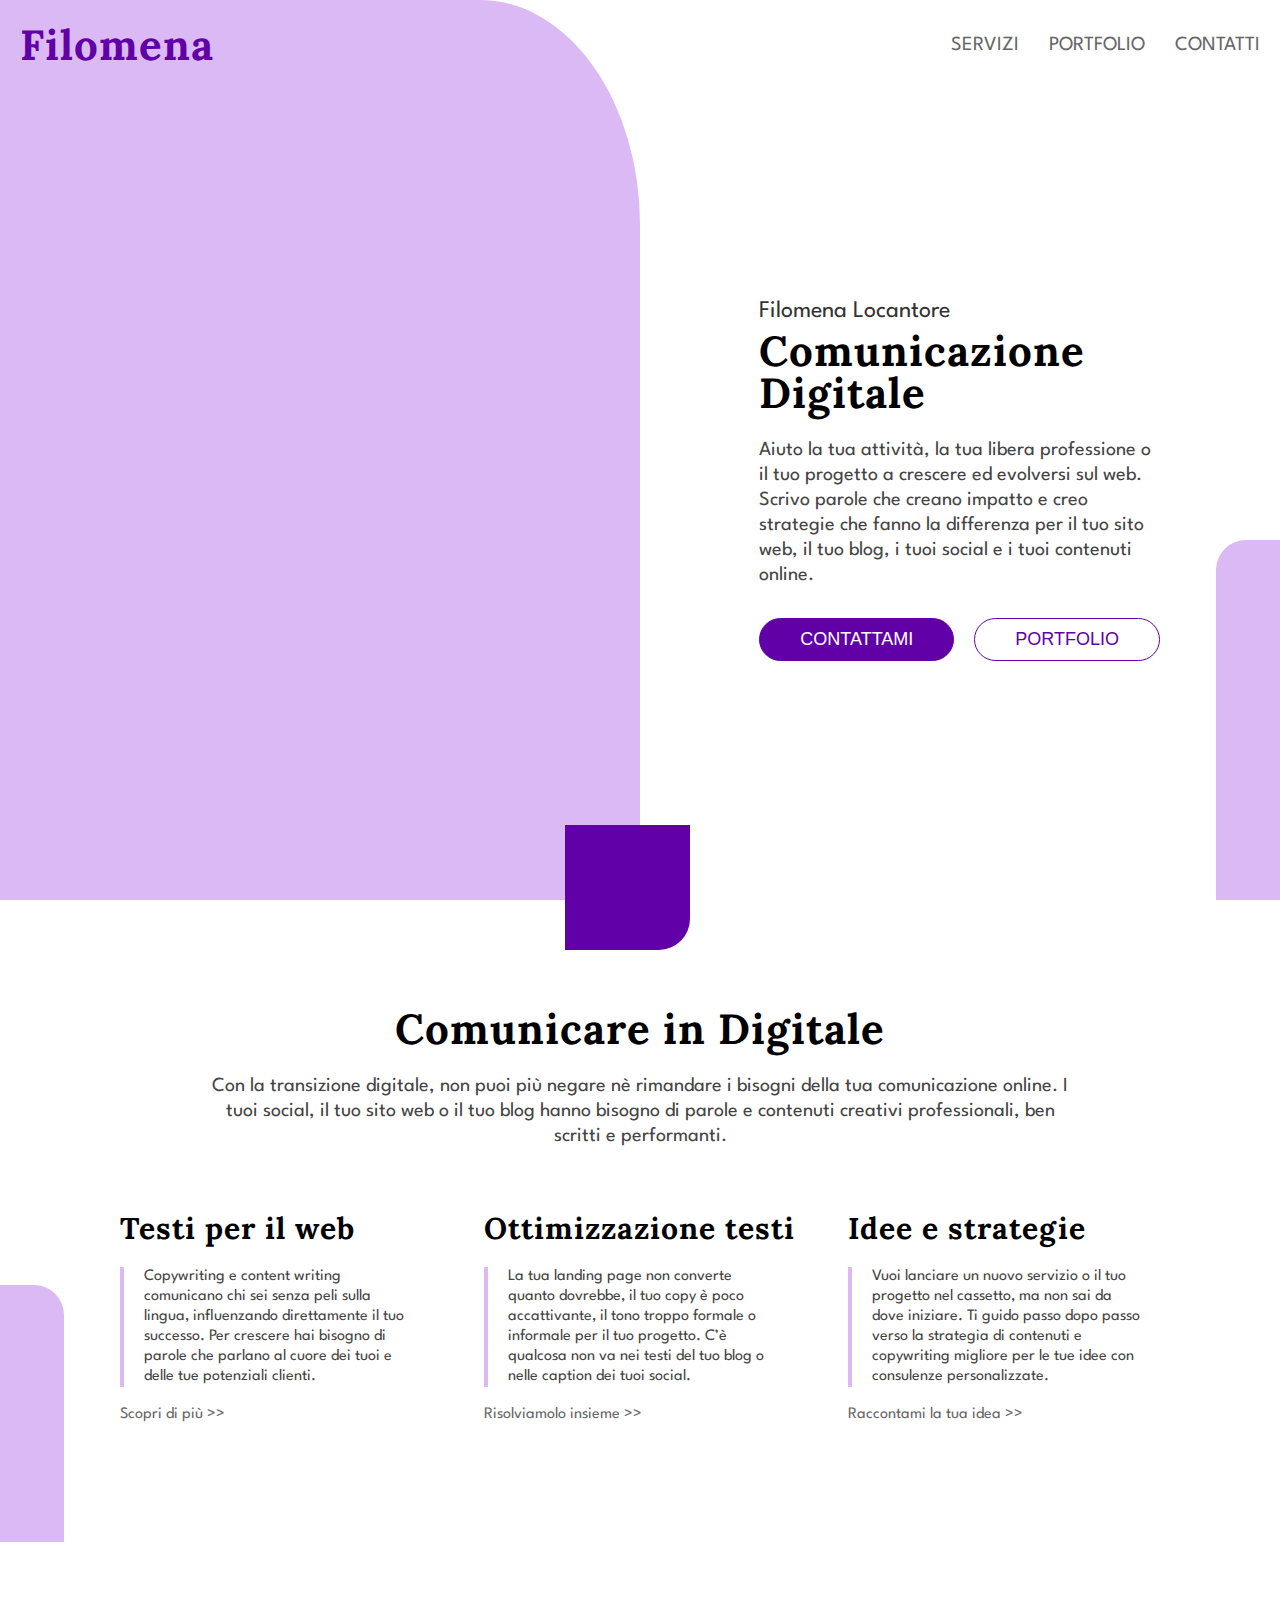
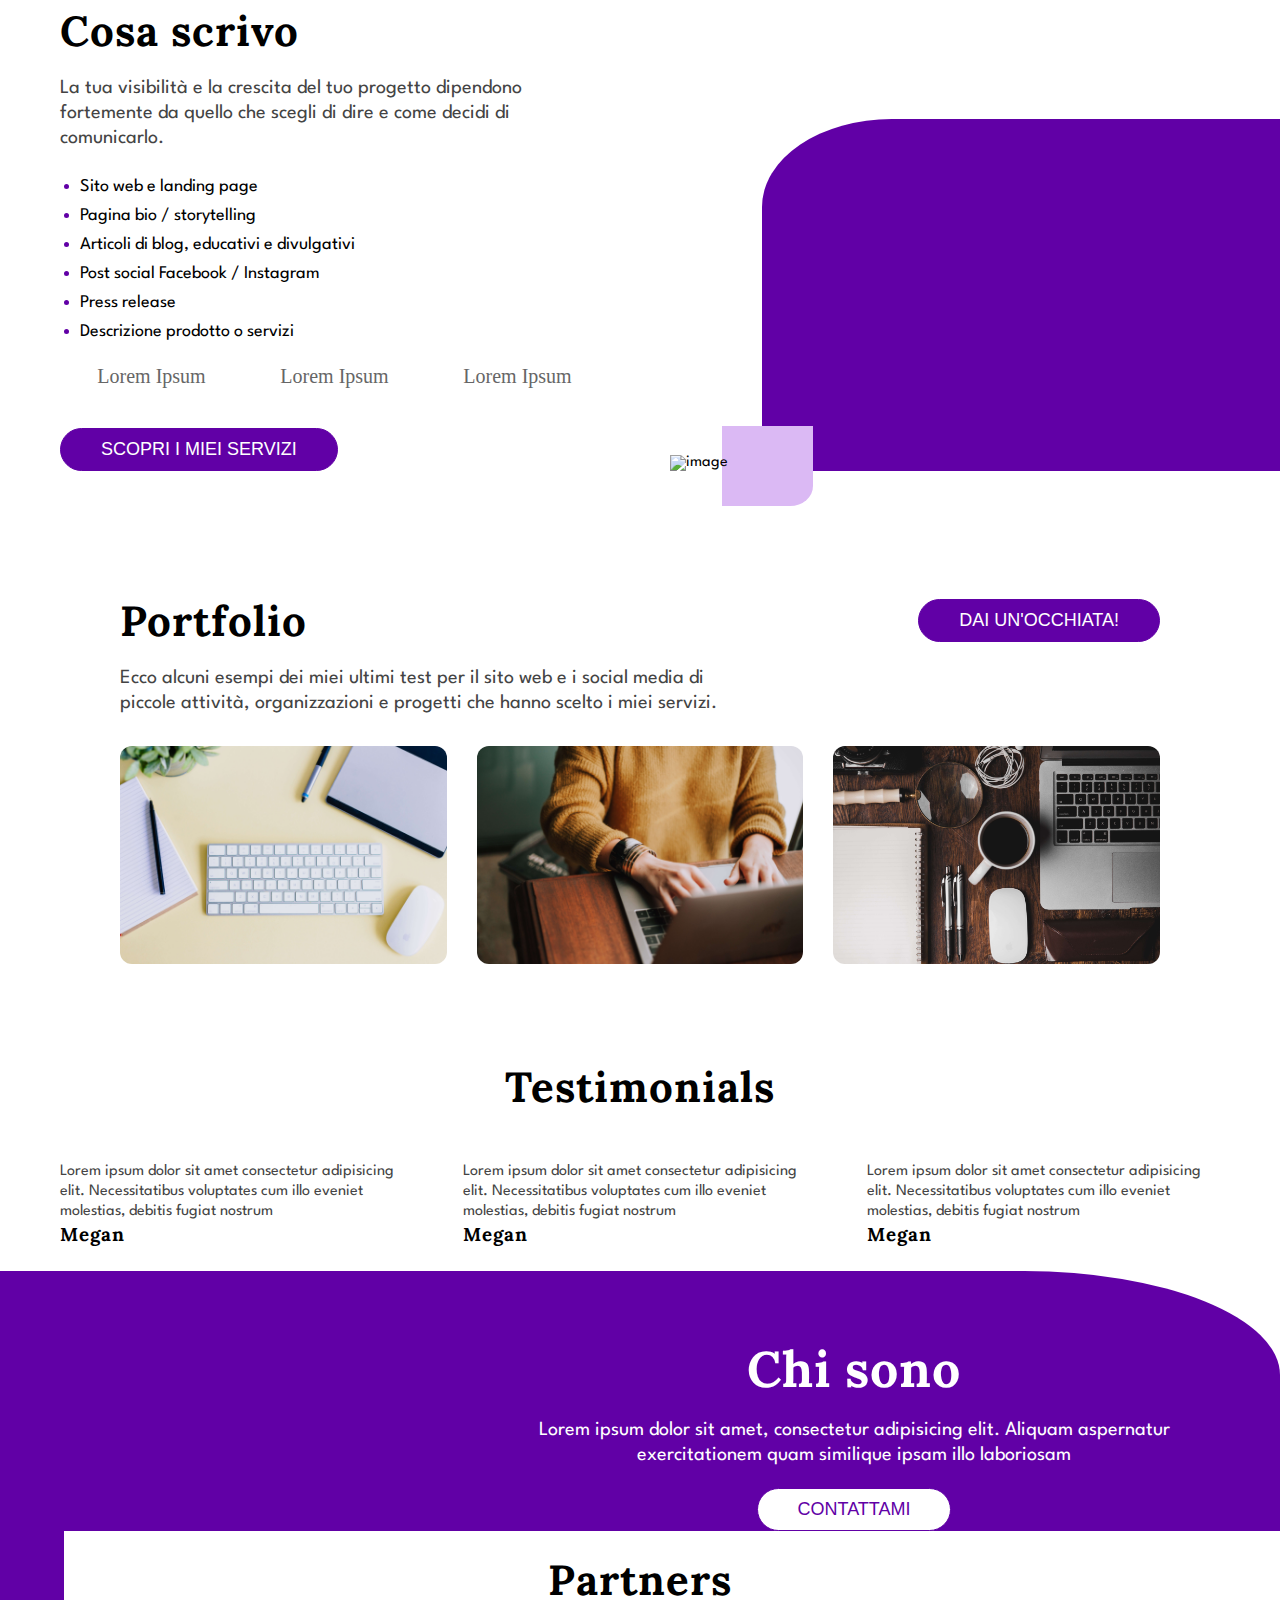
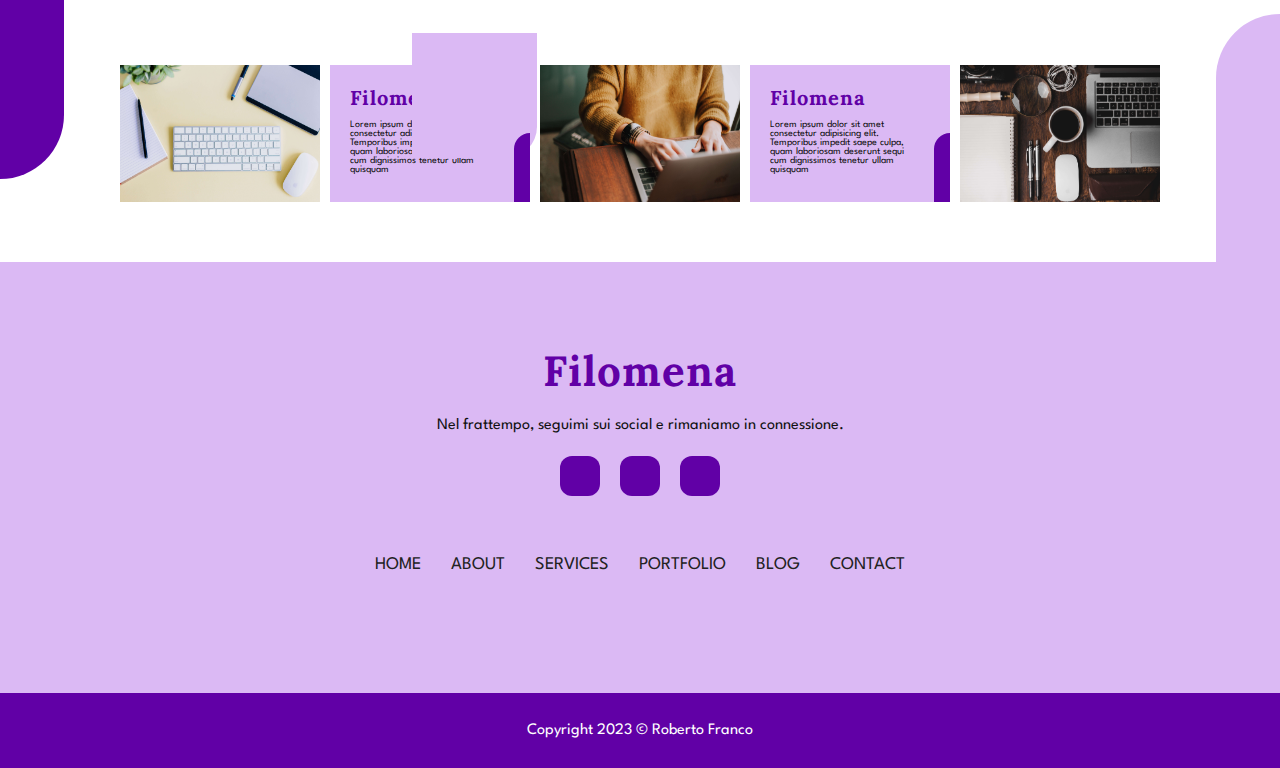
==== commit 02b8f1b9: "updated servizi page" ====
--- a/index.html
+++ b/index.html
@@ -331,9 +331,7 @@
     <footer class="footer">
       <h1 class="heading--primary">Filomena</h1>
       <p class="paragraph">
-        Lorem ipsum dolor sit amet consectetur adipisicing elit. Hic iusto ad
-        voluptate illo beatae, rem cum, ea eligendi, sit optio cumque nobis?
-        Sint aut rem laboriosam iure.
+        Nel frattempo, seguimi sui social e rimaniamo in connessione.
       </p>
 
       <div class="container__social">
--- a/src/style.css
+++ b/src/style.css
@@ -864,41 +864,169 @@
 /* SERVIZI PAGE */
 
 .servizi--section {
-  padding: 0 12rem;
-
-  display: flex;
-  flex-direction: column;
-
-  align-items: center;
+  padding: 0;
+  display: flex;
+  flex-direction: column;
+
+  align-items: center;
+}
+
+.servizi--container {
+  position: relative;
+
+  display: flex;
+  width: 100%;
+
+  padding: 3rem;
+  gap: 2rem;
+
+  justify-content: space-around;
+  align-items: center;
+}
+
+.servizi--img-box {
+  width: 100%;
+  flex: 50%;
+}
+
+.servizi--img-box img {
+  width: 100%;
+
+  border-radius: 12px;
 }
 
 .servizi--text-box {
   display: flex;
   flex-direction: column;
-
-  align-items: center;
-
-  padding: 2rem 0;
-
-  text-align: center;
+  justify-content: center;
+
+  /* padding: 2rem 0; */
 }
 
 .servizi--text-box p {
   padding: 1rem 0;
 }
 
-.servizi--container {
+.servizi--container img {
+  width: 100%;
+}
+
+.servizi--container h1,
+.servizi--container p {
+  color: #fff;
+}
+
+.servizi--container .servizi--text-box {
+  padding: 3rem;
+
+  flex: 50%;
+}
+
+.servizi--container::before {
+  content: "";
+  height: 100%;
+  width: inherit;
+
+  top: 0;
+  left: 0;
+
+  background-color: var(--primary);
+
+  position: absolute;
+
+  z-index: -1;
+}
+
+.servizi--strategia {
+  text-align: center;
+}
+
+.card--container {
   display: flex;
   width: 100%;
 
   justify-content: space-around;
+
+  padding: 3rem 0;
+
+  position: relative;
+}
+
+.card--container:before {
+  content: "";
+  width: 5%;
+  height: 50%;
+  position: absolute;
+  bottom: 0%;
+  left: 0%;
+  background-color: var(--primary);
+
+  z-index: 1;
+
+  border-top-right-radius: 24px;
+}
+
+/* .card--container:nth-child(2):before {
+  content: "";
+  width: 5%;
+  height: 50%;
+  position: absolute;
+  bottom: 0%;
+  left: 0%;
+  background-color: var(--secondary);
+
+  z-index: 1;
+
+  border-top-right-radius: 24px;
+} */
+
+.card--container::after {
+  content: "";
+  width: 5%;
+  height: 50%;
+  position: absolute;
+  top: 0%;
+  right: 0%;
+  background-color: var(--primary);
+
+  z-index: 1;
+
+  border-bottom-left-radius: 24px;
 }
 
 .card {
   text-align: left;
   font-size: 1.8rem;
+  display: flex;
+
+  justify-content: center;
+  gap: 2rem;
+
+  box-shadow: 0px 0px 2px 1px #333;
+  border-radius: 7px;
+
+  background-color: var(--secondary);
+}
+
+.card--text-box {
+}
+
+.card h2 {
+  padding: 1rem 2rem;
+  border-bottom: 2px solid var(--primary);
+}
+
+.card ul {
+  padding: 1rem 2rem;
+
+  background-color: var(--secondary);
+}
+
+.card img {
+  width: 100%;
 }
 
 .card li {
   margin-left: 2rem;
-}
+  padding: 0.5rem 0;
+}
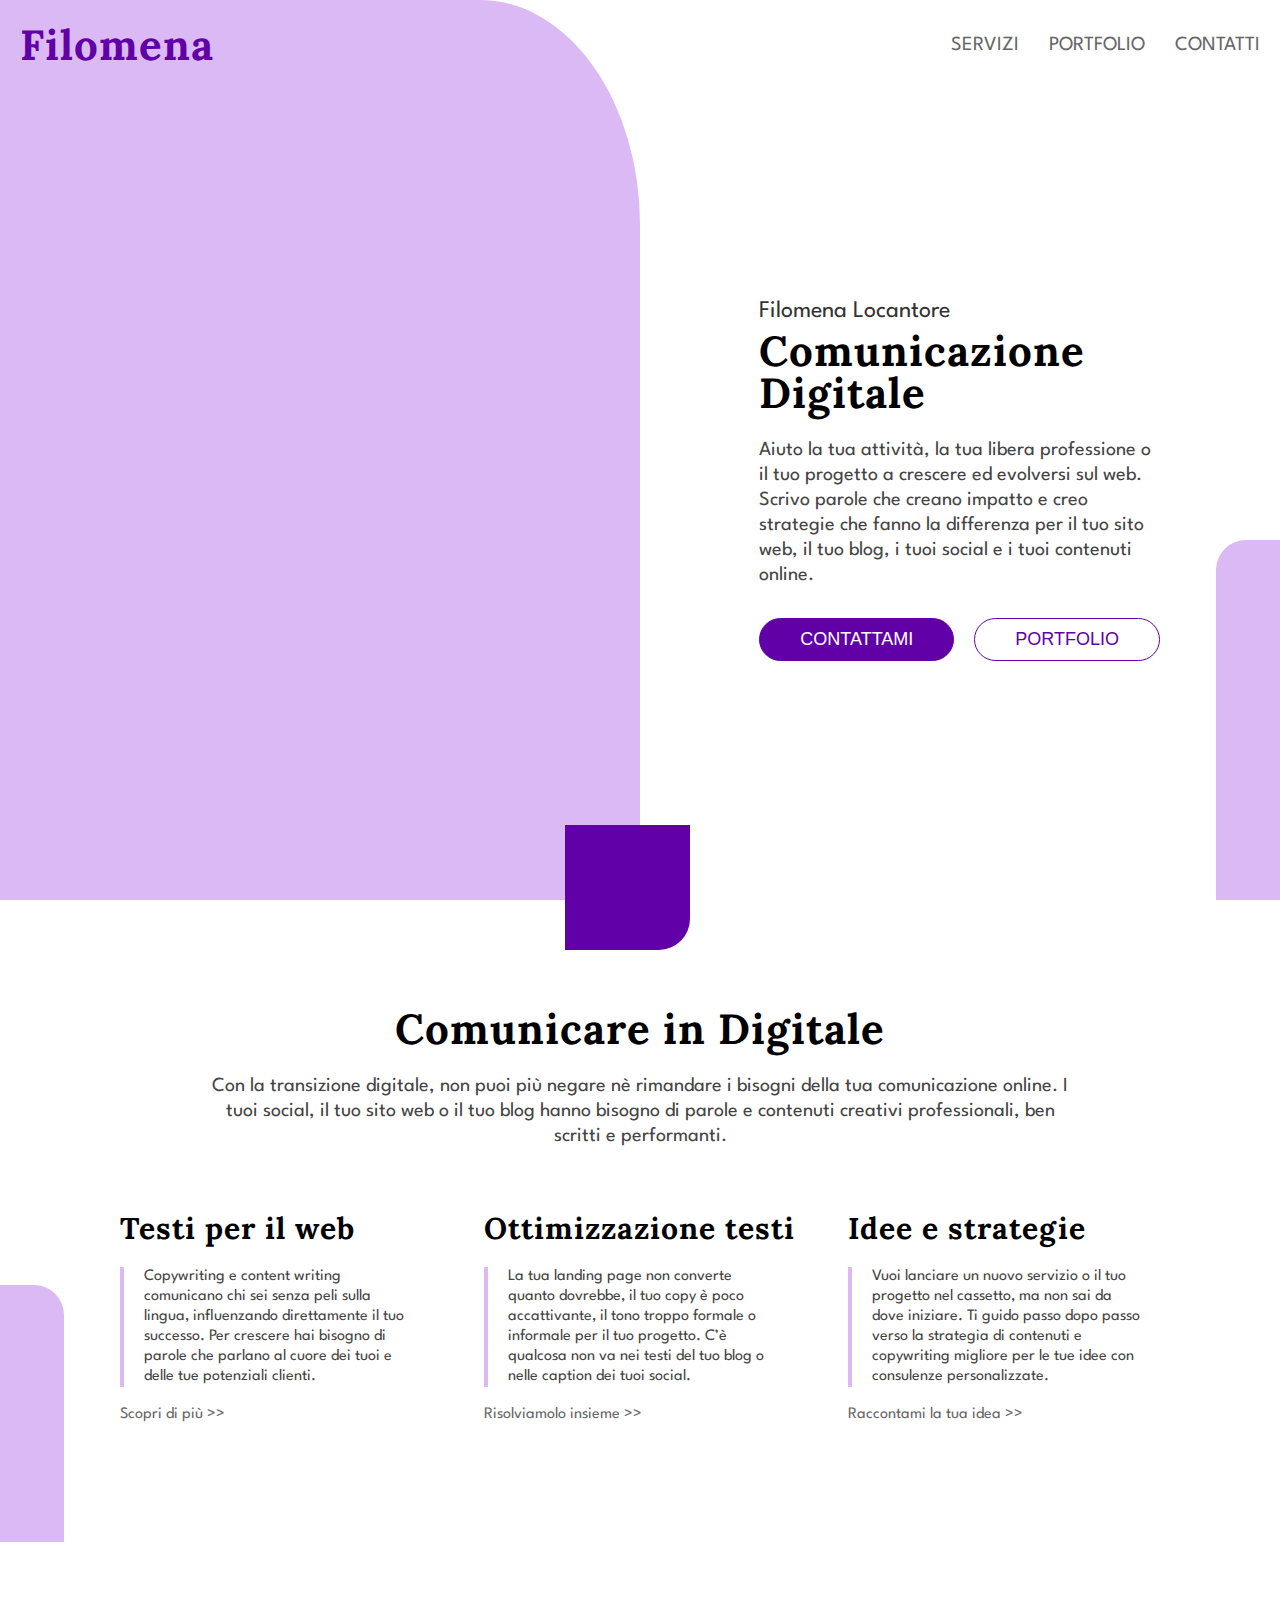
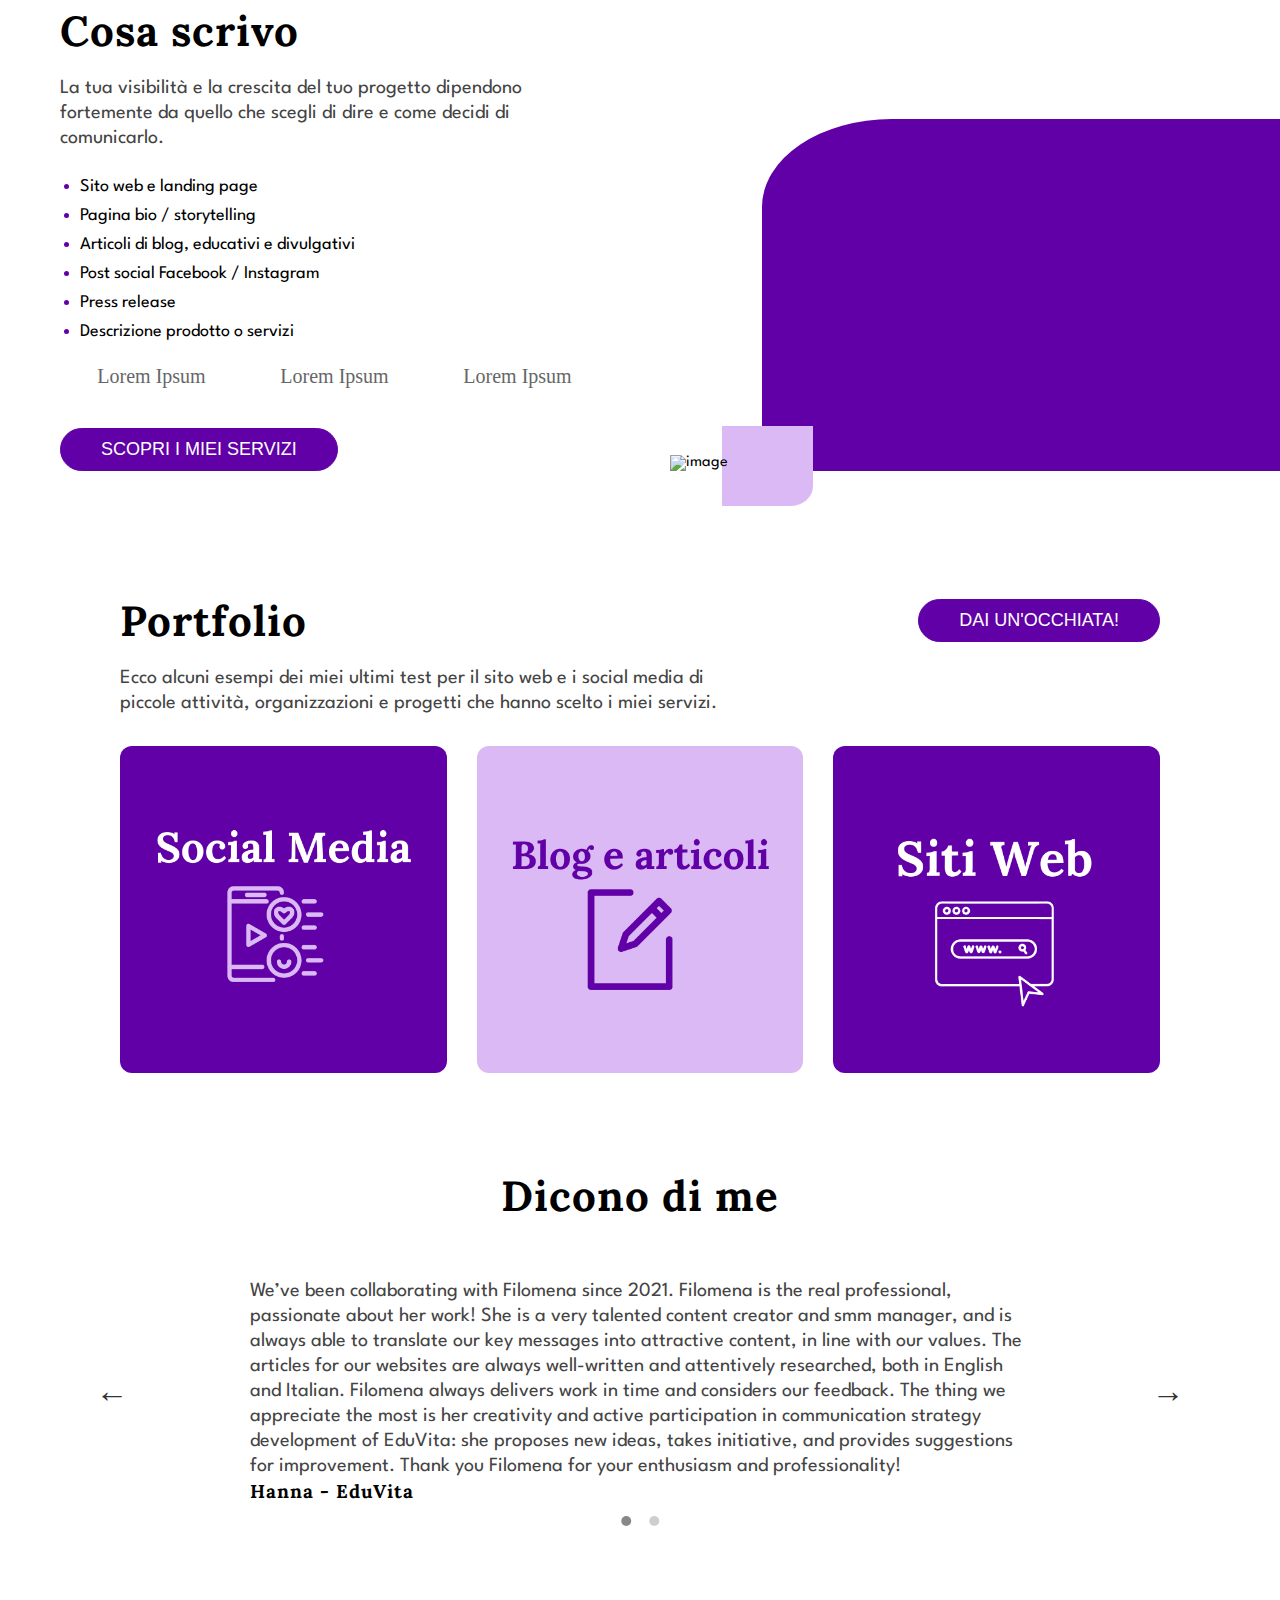
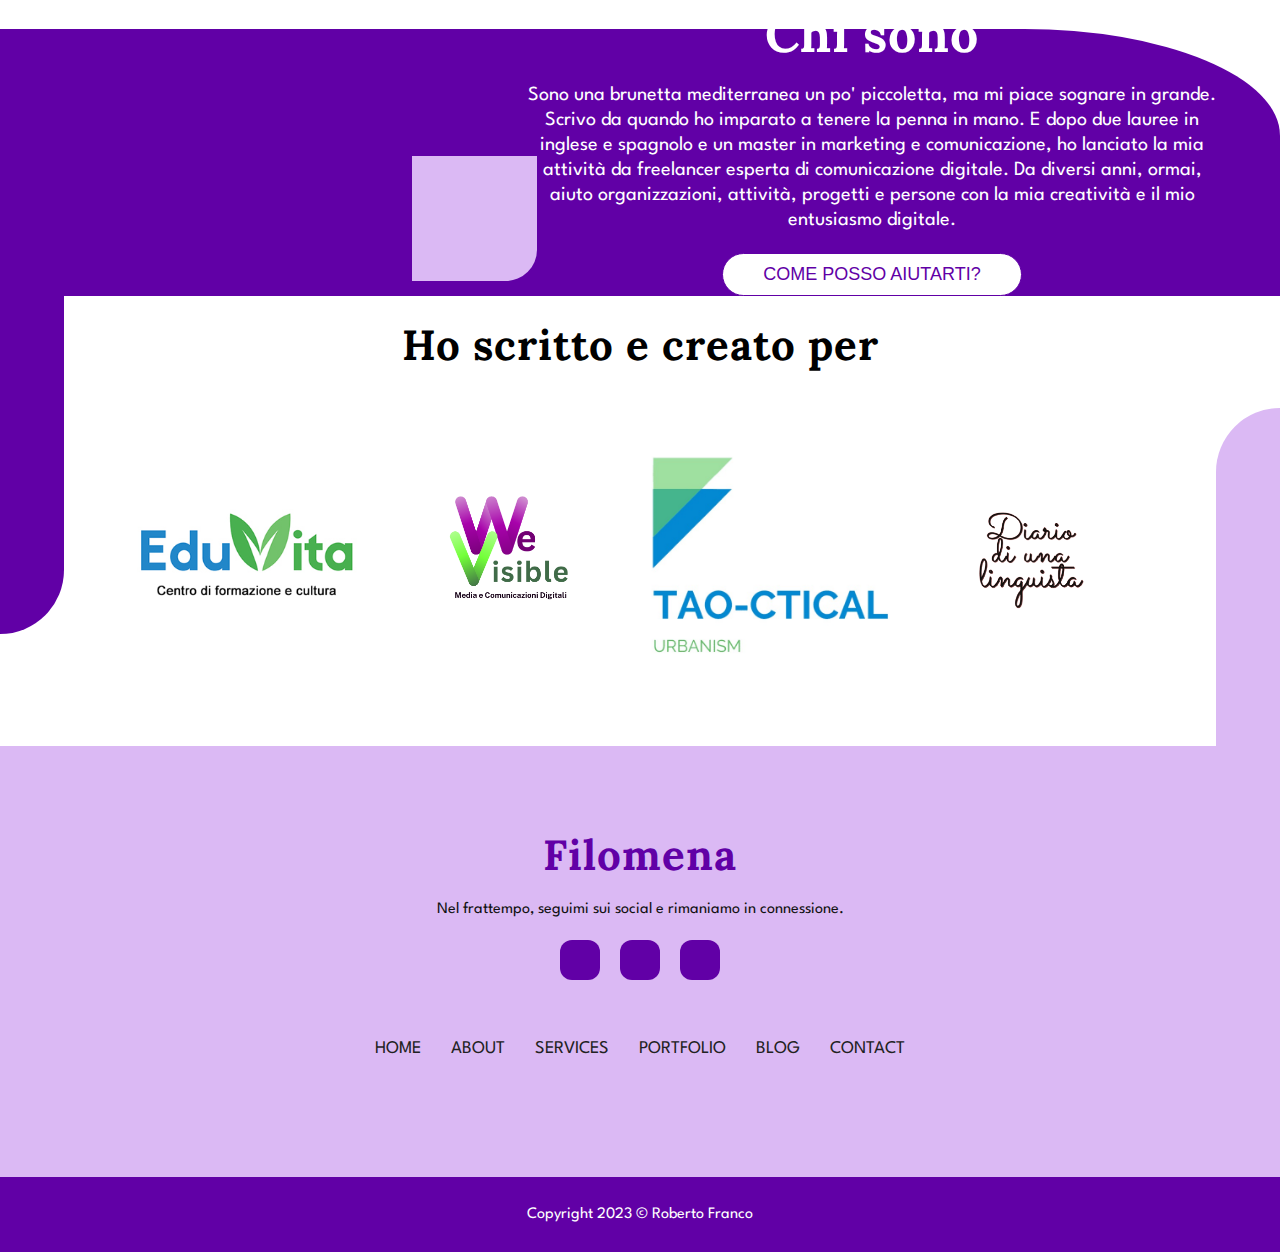
==== commit 5213880f: "added slider and updated images" ====
--- a/index.html
+++ b/index.html
@@ -25,6 +25,8 @@
       src="https://kit.fontawesome.com/9bf5837a99.js"
       crossorigin="anonymous"
     ></script>
+
+    <script defer src="./src/script.js"></script>
     <title>Filomena Locantore</title>
   </head>
   <body>
@@ -169,61 +171,87 @@
 
       <div class="portfolio__gallery">
         <div class="gallery--img">
-          <img src="./src/img/portfolio-1.jpg" alt="" />
+          <img src="./src/img/Social media post e strategy.png" alt=social media
+          post copywriting aria-posinset="""" />
         </div>
         <div class="gallery--img">
-          <img src="./src/img/portfolio-2.jpg" alt="" />
+          <img
+            src="./src/img/Scrittura articoli blog e press release.png"
+            alt="articoli blog press release content writing"
+          />
         </div>
         <div class="gallery--img">
-          <img src="./src/img/portfolio-3.jpg" alt="" />
+          <img
+            src="./src/img/Landing page siti web copywriting.png"
+            alt="copywriting landing page e siti web"
+          />
         </div>
       </div>
     </section>
 
     <section class="section section__testimonials">
-      <h1 class="heading--primary">Testimonials</h1>
-      <div class="testimonials">
-        <div class="testimonial">
-          <p class="paragraph">
-            Lorem ipsum dolor sit amet consectetur adipisicing elit.
-            Necessitatibus voluptates cum illo eveniet molestias, debitis fugiat
-            nostrum
-          </p>
-          <h3>Megan</h3>
-        </div>
-
-        <div class="testimonial">
-          <p class="paragraph">
-            Lorem ipsum dolor sit amet consectetur adipisicing elit.
-            Necessitatibus voluptates cum illo eveniet molestias, debitis fugiat
-            nostrum
-          </p>
-          <h3>Megan</h3>
-        </div>
-        <div class="testimonial">
-          <p class="paragraph">
-            Lorem ipsum dolor sit amet consectetur adipisicing elit.
-            Necessitatibus voluptates cum illo eveniet molestias, debitis fugiat
-            nostrum
-          </p>
-          <h3>Megan</h3>
-        </div>
-      </div>
-
-      <div class="testimonial__bottom">
-        <div class="testimonial__img-box">
+      <h1 class="heading--primary">Dicono di me</h1>
+      <div class="slider">
+        <div class="slide">
+          <div class="testimonial">
+            <p class="paragraph paragraph--main">
+              We’ve been collaborating with Filomena since 2021. Filomena is the
+              real professional, passionate about her work! She is a very
+              talented content creator and smm manager, and is always able to
+              translate our key messages into attractive content, in line with
+              our values. The articles for our websites are always well-written
+              and attentively researched, both in English and Italian. Filomena
+              always delivers work in time and considers our feedback. The thing
+              we appreciate the most is her creativity and active participation
+              in communication strategy development of EduVita: she proposes new
+              ideas, takes initiative, and provides suggestions for improvement.
+              Thank you Filomena for your enthusiasm and professionality!
+            </p>
+            <h3>Hanna - EduVita</h3>
+          </div>
+        </div>
+        <div class="slide">
+          <div class="testimonial">
+            <p class="paragraph paragraph--main">
+              Sto lavorando con Filomena da circa 2 mesi per cambiare
+              l’approccio della mia pagina instagram ILOVECRETE e insieme
+              abbiamo raggiunto ottimi risultati. Grazie a lei abbiamo iniziato
+              a raccontare Creta e la mia esperienza portandola ad un livello
+              più emozionale. I followers stanno aumentando e soprattutto si sta
+              creando un legame con loro che va al di là dei servizi vendita, ma
+              crea una relazione. Sempre disponibile e puntuale, consiglio
+              vivamente di avvalersi della sua esperienza e competenza in campo
+              di storytelling emotivo, scrittura caption e supporto creativo per
+              website e social.
+            </p>
+            <h3>Elena - I love Crete</h3>
+          </div>
+        </div>
+        <button class="slider__btn slider__btn--left">&larr;</button>
+        <button class="slider__btn slider__btn--right">&rarr;</button>
+        <div class="dots"></div>
+      </div>
+    </section>
+    <section class="section section__chi-sono">
+      <div class="chi-sono__container">
+        <div class="chi-sono__img-box">
           <img src="./src/img/filomena-3.png" alt="" />
         </div>
-        <div class="testimonial__cta-box">
+        <div class="chi-sono__cta-box">
           <h1 class="heading--primary">Chi sono</h1>
           <p class="paragraph paragraph--main">
-            Lorem ipsum dolor sit amet, consectetur adipisicing elit. Aliquam
-            aspernatur exercitationem quam similique ipsam illo laboriosam
+            Sono una brunetta mediterranea un po' piccoletta, ma mi piace
+            sognare in grande. Scrivo da quando ho imparato a tenere la penna in
+            mano. E dopo due lauree in inglese e spagnolo e un master in
+            marketing e comunicazione, ho lanciato la mia attività da freelancer
+            esperta di comunicazione digitale. Da diversi anni, ormai, aiuto
+            organizzazioni, attività, progetti e persone con la mia creatività e
+            il mio entusiasmo digitale.
           </p>
 
           <a class="link link--clean" href="contatti.html">
-            <button class="btn btn--secondary btn--testimonial">
-              CONTATTAMI
+            <button class="btn btn--secondary btn--chi-sono">
+              COME POSSO AIUTARTI?
             </button>
           </a>
         </div>
@@ -294,35 +322,32 @@
       </div> -->
 
       <div class="partners--bottom">
-        <h1 class="heading--primary">Partners</h1>
+        <h1 class="heading--primary">Ho scritto e creato per</h1>
         <div class="partners__gallery">
-          <div class="partners__gallery--img">
-            <img src="./src/img/portfolio-1.jpg" alt="" />
-          </div>
           <div class="partners__gallery--element">
-            <h2>Filomena</h2>
-            <p>
-              Lorem ipsum dolor sit amet consectetur adipisicing elit.
-              Temporibus impedit saepe culpa, quam laboriosam deserunt sequi cum
-              dignissimos tenetur ullam quisquam
-            </p>
-          </div>
-
-          <div class="partners__gallery--img">
-            <img src="./src/img/portfolio-2.jpg" alt="" />
+            <a href="https://eduvita.it" target="_blank">
+              <div class="partners__gallery--img">
+                <img src="./src/img/Partner - EduVita.jpg" alt="" />
+              </div>
+            </a>
           </div>
 
           <div class="partners__gallery--element">
-            <h2>Filomena</h2>
-            <p>
-              Lorem ipsum dolor sit amet consectetur adipisicing elit.
-              Temporibus impedit saepe culpa, quam laboriosam deserunt sequi cum
-              dignissimos tenetur ullam quisquam
-            </p>
-          </div>
-
-          <div class="partners__gallery--img">
-            <img src="./src/img/portfolio-3.jpg" alt="" />
+            <div class="partners__gallery--img">
+              <img src="./src/img/Partner - WeVisible.png" alt="" />
+            </div>
+          </div>
+
+          <div class="partners__gallery--element">
+            <div class="partners__gallery--img">
+              <img src="./src/img/Partner - TaoCtical.jpeg" alt="" />
+            </div>
+          </div>
+
+          <div class="partners__gallery--element">
+            <div class="partners__gallery--img">
+              <img src="./src/img/Partner - Diario.png" alt="" />
+            </div>
           </div>
         </div>
       </div>
--- a/src/style.css
+++ b/src/style.css
@@ -442,9 +442,9 @@
   border-radius: 12px;
 }
 
-/* TESTIMONIALS */
-
-.section__testimonials {
+/* CHI SONO */
+
+.section__chi-sono {
   display: flex;
   flex-direction: column;
 
@@ -456,14 +456,7 @@
   padding: 0 6rem;
 }
 
-.testimonials {
-  padding: 3rem 0;
-  display: flex;
-
-  gap: 5rem;
-}
-
-.testimonial__bottom {
+.chi-sono__container {
   margin-top: 6rem;
   display: flex;
 
@@ -472,23 +465,23 @@
   height: 100%;
 }
 
-.testimonial__img-box {
+.chi-sono__img-box {
   height: 100%;
 }
 
-.testimonial__img-box img {
+.chi-sono__img-box img {
   display: block;
   width: 100%;
 }
 
-.testimonial__bottom h1 {
+.chi-sono__container h1 {
   font-size: 5rem;
 }
 
-.testimonial__bottom::before {
+.chi-sono__container::before {
   content: "";
   width: 50%;
-  height: 55%;
+  height: 75%;
   position: absolute;
   bottom: 0;
   right: 0;
@@ -497,10 +490,11 @@
 
   border-top-right-radius: 40%;
 }
-.testimonial__bottom::after {
+
+.chi-sono__container::after {
   content: "";
   width: 50%;
-  height: 55%;
+  height: 75%;
   position: absolute;
   bottom: 0;
   left: 0;
@@ -508,12 +502,12 @@
   z-index: -1;
 }
 
-.testimonial__cta-box::before {
+.chi-sono__cta-box::before {
   content: "";
   width: 12.5rem;
   height: 12.5rem;
   position: absolute;
-  top: calc(75vh - 10rem);
+  top: calc(35vh - 10rem);
   left: calc(40vw - 10rem);
   background-color: var(--secondary);
   z-index: 1;
@@ -521,7 +515,7 @@
   border-bottom-right-radius: 25%;
 }
 
-.testimonial__cta-box {
+.chi-sono__cta-box {
   width: 60%;
 
   display: flex;
@@ -532,11 +526,11 @@
   color: #fff;
 }
 
-.testimonial__cta-box .paragraph {
+.chi-sono__cta-box .paragraph {
   color: #fff;
 }
 
-.btn--testimonial {
+.btn--chi-sono {
   width: fit-content;
 
   margin-top: 2rem;
@@ -546,7 +540,7 @@
   color: var(--primary);
 }
 
-.btn--testimonial:hover {
+.btn--chi-sono:hover {
   border: 1px solid #fff;
 }
 
@@ -660,41 +654,18 @@
 }
 
 .partners__gallery {
-  display: grid;
-  grid-template-columns: 1fr 1fr 1fr 1fr 1fr;
+  display: flex;
+  /* grid-template-columns: 1fr 1fr 1fr 1fr 1fr; */
 
   column-gap: 1rem;
 
   align-items: center;
-  justify-items: center;
+  justify-content: center;
   padding: 4rem 0;
 }
 
 .partners__gallery--element {
-  height: 100%;
-  background-color: var(--secondary);
-  padding: 2rem;
-  padding-right: 4rem;
-  display: flex;
-  flex-direction: column;
-  justify-content: baseline;
-  gap: 1rem;
-
-  position: relative;
-}
-
-.partners__gallery--element::after {
-  content: "";
-  width: 8%;
-  height: 50%;
-  position: absolute;
-  bottom: 0%;
-  right: 0%;
-  background-color: var(--primary);
-
-  z-index: 1;
-
-  border-top-left-radius: 24px;
+  flex: 1;
 }
 
 .partners__gallery--element h2 {
@@ -708,12 +679,11 @@
 }
 
 .partners__gallery--img {
-  height: 100%;
+  width: 100%;
 }
 
 .partners__gallery--img img {
   width: 100%;
-  height: 100%;
 }
 
 /* FOOTER */
@@ -1030,3 +1000,113 @@
   margin-left: 2rem;
   padding: 0.5rem 0;
 }
+
+/* SLIDER */
+.slider {
+  max-width: 120rem;
+  height: 30rem;
+  margin: 0 auto;
+  position: relative;
+
+  /* IN THE END */
+  overflow: hidden;
+}
+
+.slide {
+  position: absolute;
+  top: 0;
+  width: 100%;
+  height: 30rem;
+
+  display: flex;
+  align-items: center;
+  justify-content: center;
+
+  /* THIS creates the animation! */
+  transition: transform 1s;
+}
+
+.slide > img {
+  /* Only for images that have different size than slide */
+  width: 100%;
+  height: 100%;
+  object-fit: cover;
+}
+
+.slider__btn {
+  position: absolute;
+  top: 50%;
+  z-index: 10;
+
+  border: none;
+  background: rgba(255, 255, 255, 0.7);
+  font-family: inherit;
+  color: #333;
+  border-radius: 50%;
+  height: 5.5rem;
+  width: 5.5rem;
+  font-size: 3.25rem;
+  cursor: pointer;
+}
+
+.slider__btn--left {
+  left: 6%;
+  transform: translate(-50%, -50%);
+}
+
+.slider__btn--right {
+  right: 6%;
+  transform: translate(50%, -50%);
+}
+
+.dots {
+  position: absolute;
+  bottom: 5%;
+  left: 50%;
+  transform: translateX(-50%);
+  display: flex;
+}
+
+.dots__dot {
+  border: none;
+  background-color: #b9b9b9;
+  opacity: 0.7;
+  height: 1rem;
+  width: 1rem;
+  border-radius: 50%;
+  margin-right: 1.75rem;
+  cursor: pointer;
+  transition: all 0.5s;
+
+  /* Only necessary when overlying images */
+  /* box-shadow: 0 0.6rem 1.5rem rgba(0, 0, 0, 0.7); */
+}
+
+.dots__dot:last-child {
+  margin: 0;
+}
+
+.dots__dot--active {
+  /* background-color: #fff; */
+  background-color: #888;
+  opacity: 1;
+}
+
+/* SECTION TESTIMONIALS */
+
+.section__testimonials {
+  padding: 0;
+}
+
+.section__testimonials h1 {
+  text-align: center;
+}
+
+.testimonial {
+  width: 65%;
+  position: relative;
+}
+
+.testimonial h1 {
+  text-align: center;
+}
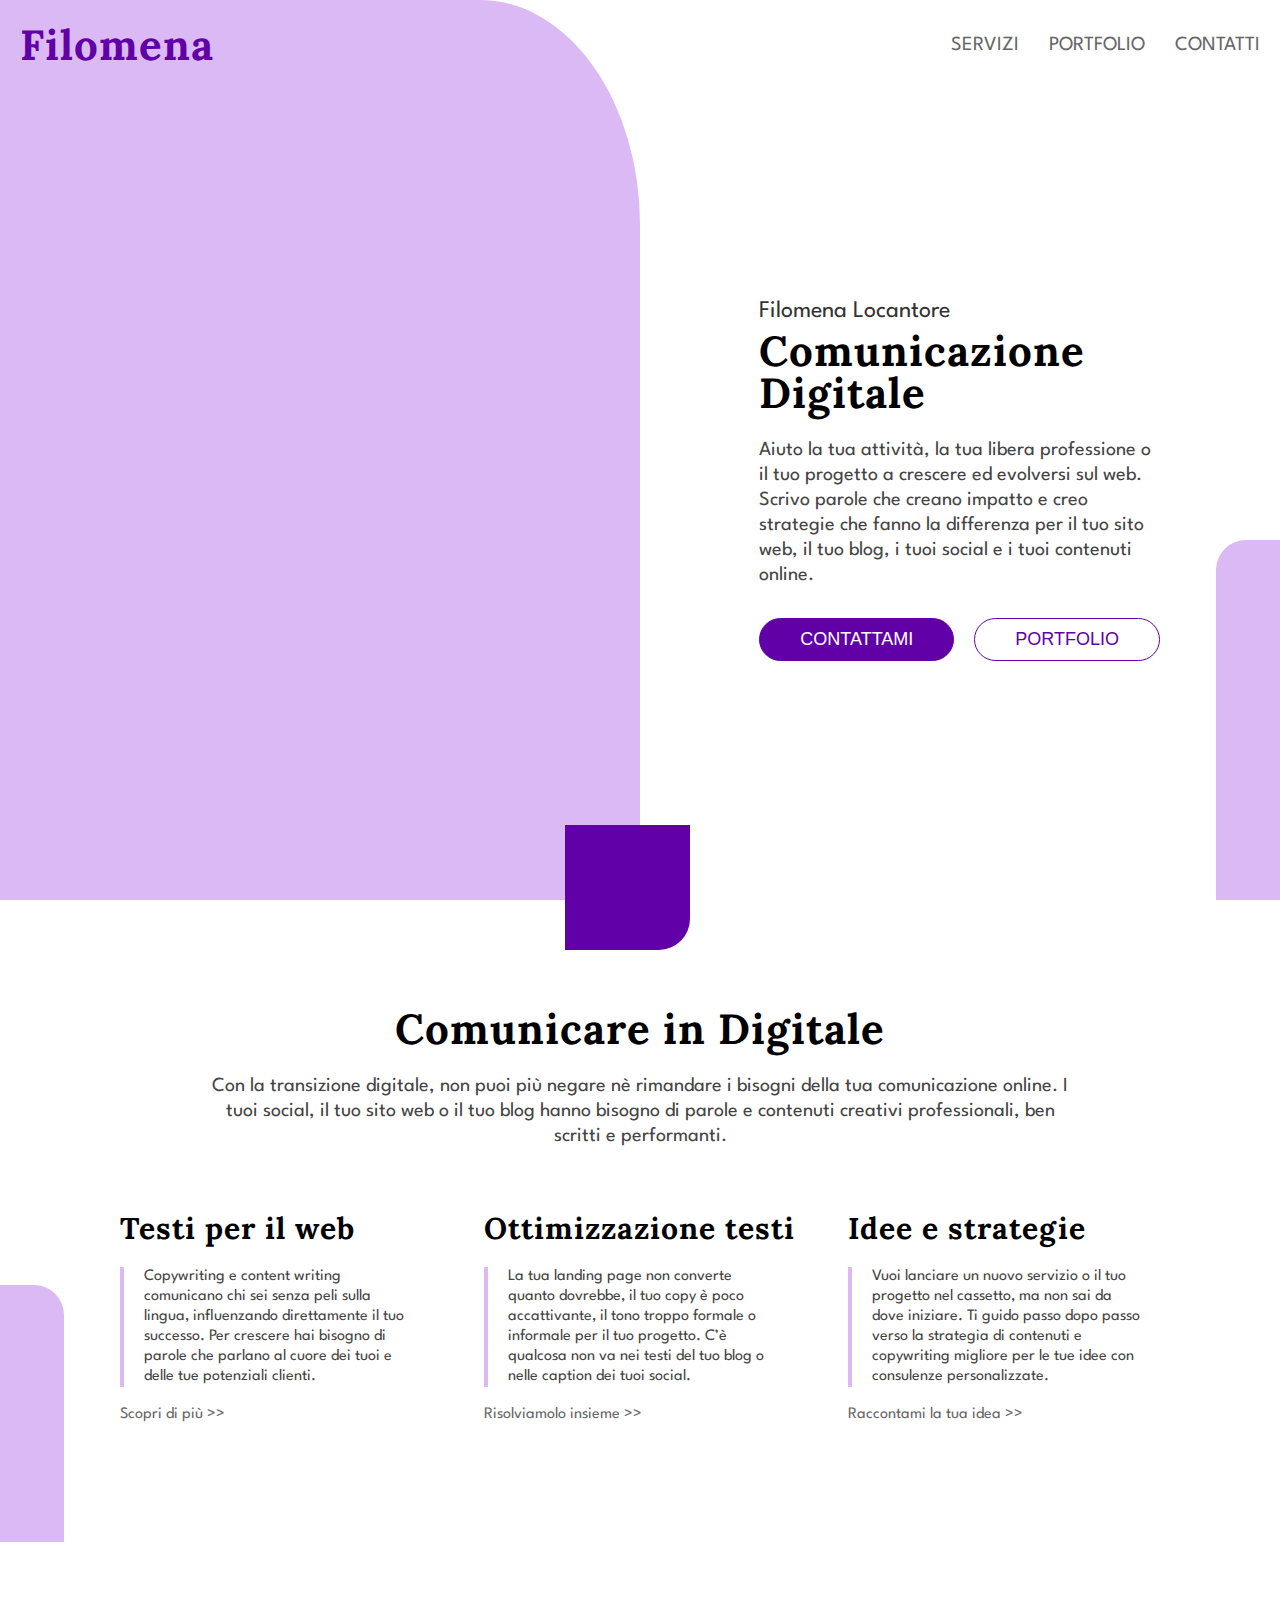
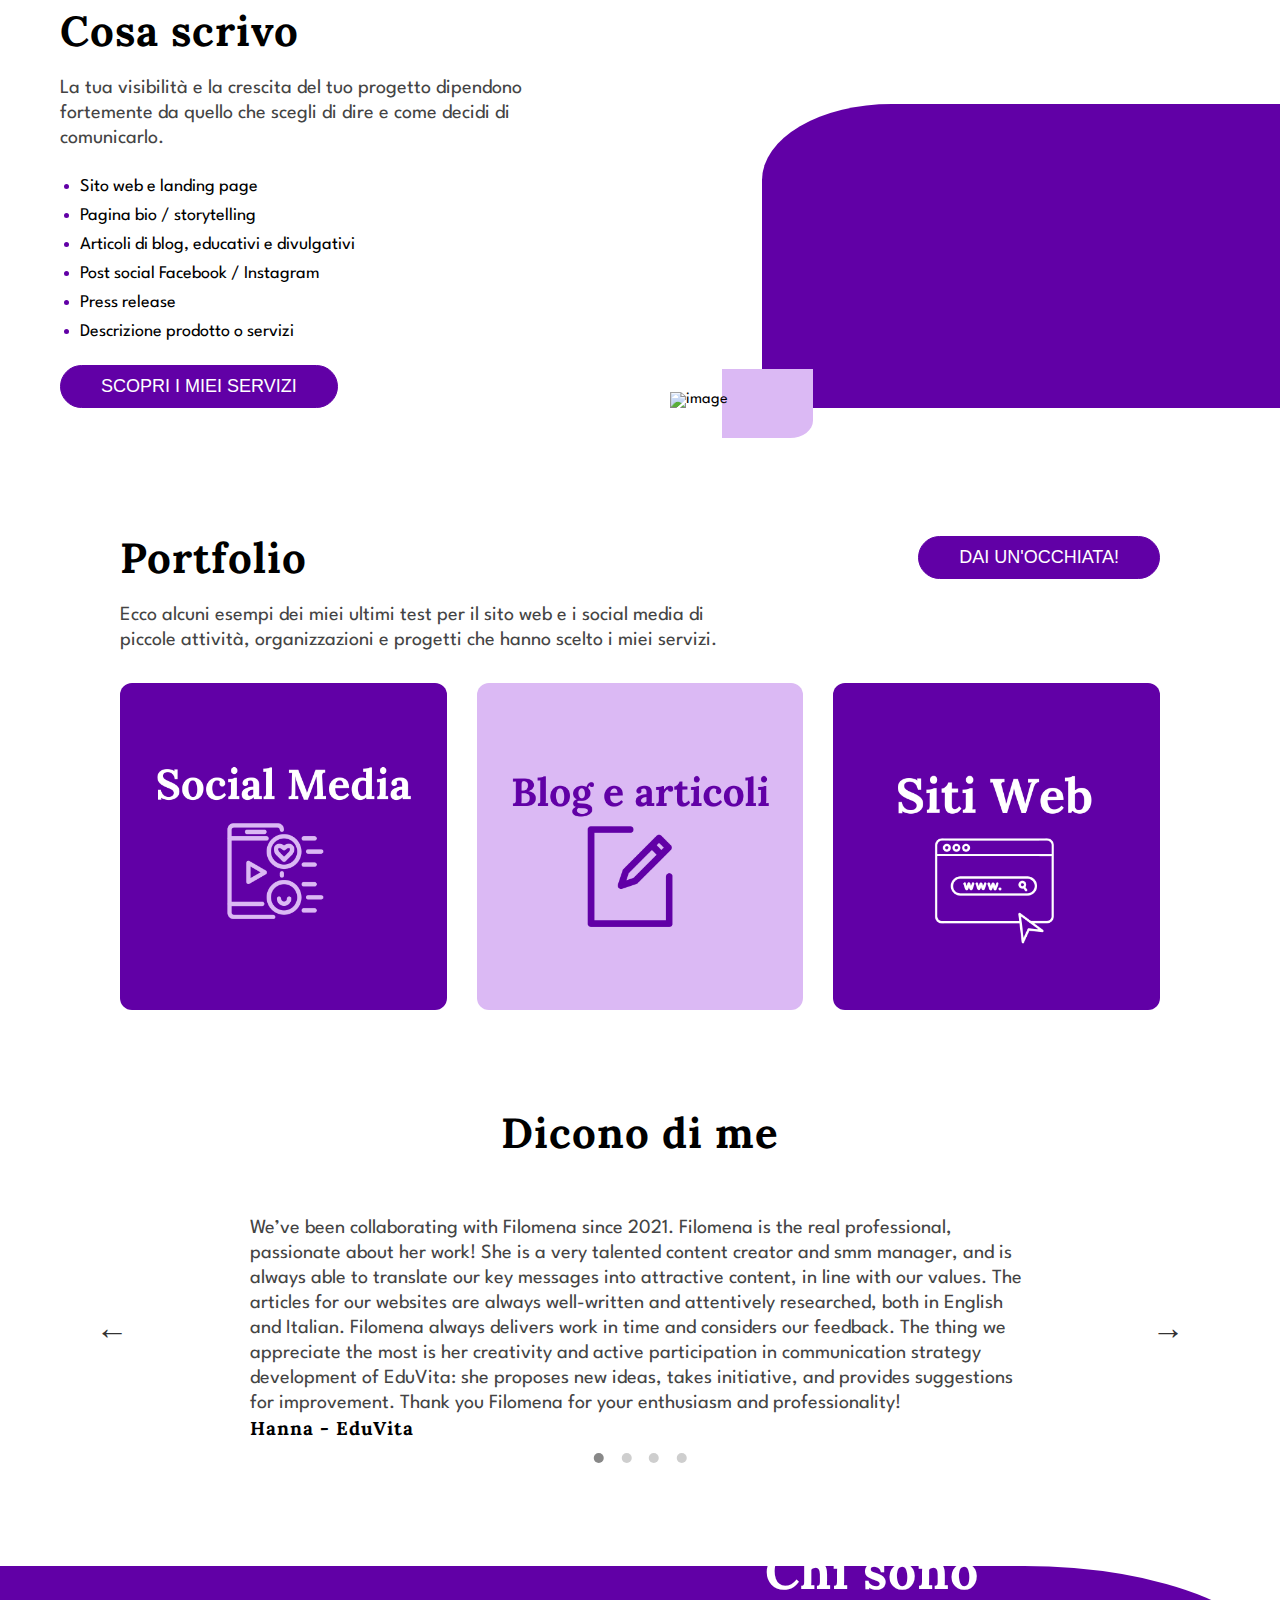
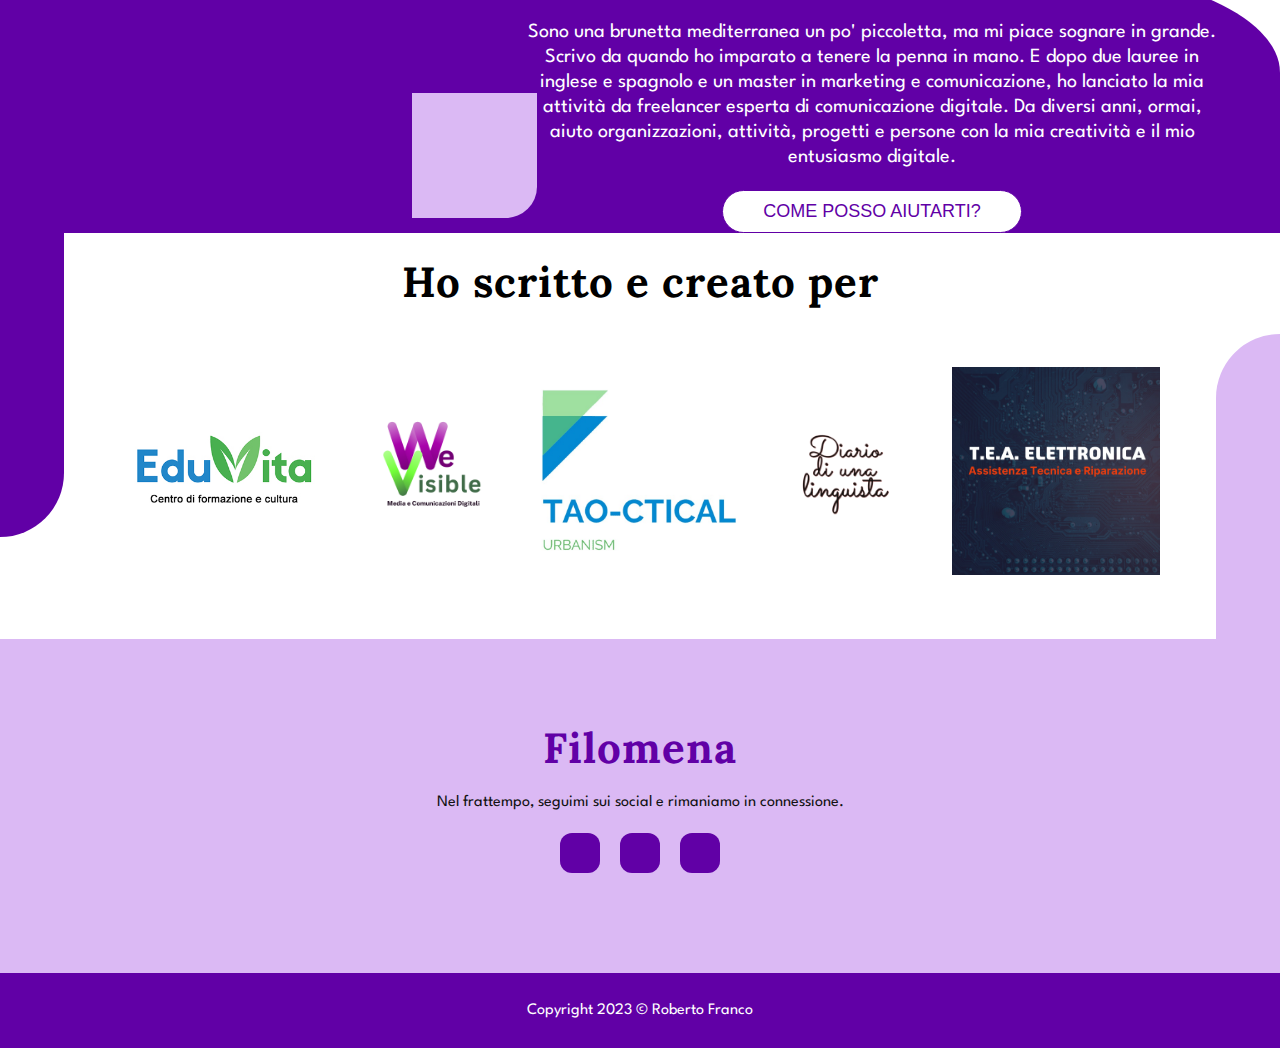
==== commit 47b3dbda: "final version" ====
--- a/index.html
+++ b/index.html
@@ -26,7 +26,8 @@
       crossorigin="anonymous"
     ></script>
 
-    <script defer src="./src/script.js"></script>
+    <script defer src="./src/mobileNav.js"></script>
+    <script defer src="./src/slider.js"></script>
     <title>Filomena Locantore</title>
   </head>
   <body>
@@ -47,9 +48,9 @@
             <i class="fa-solid fa-bars"></i>
           </button> -->
         </ul>
-        <!-- <button class="nav__links--btn btn btn--cta">
+        <button class="nav__links--btn btn btn--cta mobile">
           <i class="fa-solid fa-bars"></i>
-        </button> -->
+        </button>
       </nav>
       <div class="hero">
         <div class="hero--img-box">
@@ -97,7 +98,7 @@
             bisogno di parole che parlano al cuore dei tuoi e delle tue
             potenziali clienti.
           </p>
-          <a class="link" href="#">Scopri di più >></a>
+          <a class="link" href="servizi.html">Scopri di più >></a>
         </div>
 
         <div class="container__services--service">
@@ -108,7 +109,7 @@
             progetto. C’è qualcosa non va nei testi del tuo blog o nelle caption
             dei tuoi social.
           </p>
-          <a class="link" href="#">Risolviamolo insieme >></a>
+          <a class="link" href="contatti.html">Risolviamolo insieme >></a>
         </div>
 
         <div class="container__services--service">
@@ -119,7 +120,7 @@
             strategia di contenuti e copywriting migliore per le tue idee con
             consulenze personalizzate.
           </p>
-          <a class="link" href="#">Raccontami la tua idea >></a>
+          <a class="link" href="contatti.html">Raccontami la tua idea >></a>
         </div>
       </div>
     </section>
@@ -141,11 +142,7 @@
           <li class="why__list--item">Press release</li>
           <li class="why__list--item">Descrizione prodotto o servizi</li>
         </ul>
-        <ul class="why__links">
-          <li><a class="why__links--item" href="#">Lorem Ipsum</a></li>
-          <li><a class="why__links--item" href="#">Lorem Ipsum</a></li>
-          <li><a class="why__links--item" href="#">Lorem Ipsum</a></li>
-        </ul>
+
         <a class="nav__links--link" href="servizi.html">
           <button class="btn btn--cta">Scopri i miei servizi</button>
         </a>
@@ -227,6 +224,34 @@
             <h3>Elena - I love Crete</h3>
           </div>
         </div>
+
+        <div class="slide">
+          <div class="testimonial">
+            <p class="paragraph paragraph--main">
+              Consegna puntuale e brief rispettatato alla perfezione. Il bello
+              di lavorare con Filomena è che ci mette del suo, per arricchire il
+              lavoro con argomenti che potrebbero sfuggire nella richiesta
+              iniziale. Ottima anche la parte di ricerca dei contenuti, ci si
+              confronta e si ricercano insieme le migliori idee. Grazie di
+              tutto!!
+            </p>
+            <h3>Lorenzo - Web Developer</h3>
+          </div>
+        </div>
+
+        <div class="slide">
+          <div class="testimonial">
+            <p class="paragraph paragraph--main">
+              Fenomenale!!! Gli ho commisionato la descrizione di prodotti del
+              mio store. Avevo bisogno il lavoro in tempi brevissimi.ECCELENTE.
+              Avendo usufruito in passato di altri copywriter, posso solo dire
+              che lei è al primo posto. Ha saputo soddisfare a pieno la mia
+              richiesta, da oggi sarà la mia copywriter di fiducia. Grazie di
+              cuore
+            </p>
+            <h3>Stefano - (E-Commerce)</h3>
+          </div>
+        </div>
         <button class="slider__btn slider__btn--left">&larr;</button>
         <button class="slider__btn slider__btn--right">&rarr;</button>
         <div class="dots"></div>
@@ -258,70 +283,8 @@
       </div>
     </section>
 
-    <!-- <section class="section section__blog">
-      <h1 class="heading--primary">Tips and Techniques</h1>
-
-      <div class="container__blog">
-        <div class="blog__element">
-          <div class="blog__element--img">
-            <img src="./src/img/portfolio-1.jpg" alt="" />
-          </div>
-
-          <h3>Morbi bibendum tortor nee lorem portitor dapibus.</h3>
-
-          <p class="paragraph">
-            Lorem ipsum dolor sit amet consectetur adipisicing elit. Consectetur
-            dolorum nisi delectus, voluptatem
-          </p>
-        </div>
-
-        <div class="blog__element">
-          <div class="blog__element--img">
-            <img src="./src/img/portfolio-2.jpg" alt="" />
-          </div>
-
-          <h3>Morbi bibendum tortor nee lorem portitor dapibus.</h3>
-
-          <p class="paragraph">
-            Lorem ipsum dolor sit amet consectetur adipisicing elit. Consectetur
-            dolorum nisi delectus, voluptatem
-          </p>
-        </div>
-
-        <div class="blog__element">
-          <div class="blog__element--img">
-            <img src="./src/img/portfolio-3.jpg" alt="" />
-          </div>
-
-          <h3>Morbi bibendum tortor nee lorem portitor dapibus.</h3>
-
-          <p class="paragraph">
-            Lorem ipsum dolor sit amet consectetur adipisicing elit. Consectetur
-            dolorum nisi delectus, voluptatem
-          </p>
-        </div>
-      </div>
-    </section> -->
-
     <section class="section section__partners">
-      <!-- <div class="partners--top">
-        <div class="partners-top__img-box">
-          <img src="./src/img/O6CBN70.png" alt="" />
-        </div>
-        <div class="partners-top__text-box">
-          <h1 class="heading--primary">partners with me</h1>
-          <p class="paragraph">
-            Lorem ipsum dolor sit, amet consectetur adipisicing elit. Numquam,
-            esse perspiciatis? Exercitationem asperiores quis eos harum? Dolorum
-            nam et debitis. Tempora possimus voluptatibus tempore? Distinctio
-            quidem ratione maxime earum quisquam!
-          </p>
-
-          <button class="btn btn--cta">Lorem Ipsum</button>
-        </div>
-      </div> -->
-
-      <div class="partners--bottom">
+      <div class="partners--container">
         <h1 class="heading--primary">Ho scritto e creato per</h1>
         <div class="partners__gallery">
           <div class="partners__gallery--element">
@@ -345,9 +308,19 @@
           </div>
 
           <div class="partners__gallery--element">
-            <div class="partners__gallery--img">
-              <img src="./src/img/Partner - Diario.png" alt="" />
-            </div>
+            <a href="https://www.instagram.com/filomenalok/">
+              <div class="partners__gallery--img">
+                <img src="./src/img/Partner - Diario.png" alt="" />
+              </div>
+            </a>
+          </div>
+
+          <div class="partners__gallery--element">
+            <a href="https://www.instagram.com/t.e.a.elettronica/">
+              <div class="partners__gallery--img">
+                <img src="./src/img/Partner - TEA Elettronica.jpeg" alt="" />
+              </div>
+            </a>
           </div>
         </div>
       </div>
@@ -389,15 +362,19 @@
         </a>
       </div>
 
-      <ul class="footer__links">
+      <!-- <ul class="footer__links">
         <li>Home</li>
         <li>About</li>
         <li>Services</li>
         <li>Portfolio</li>
         <li>Blog</li>
         <li>Contact</li>
-      </ul>
+      </ul> -->
     </footer>
-    <div class="copyright">Copyright 2023 &copy; Roberto Franco</div>
+    <div class="copyright">
+      Copyright 2023 &copy;
+      <a href="https://robertofranco@netlify.app"></a>
+      Roberto Franco
+    </div>
   </body>
 </html>
--- a/src/style.css
+++ b/src/style.css
@@ -19,6 +19,10 @@
 body {
   font-size: 1.6rem;
   font-family: "League Spartan";
+}
+
+.mobile {
+  display: none;
 }
 
 h1,
@@ -645,7 +649,7 @@
   width: 100%;
 } */
 
-.partners--bottom {
+.partners--container {
   margin: 2rem 0;
   display: flex;
   flex-direction: column;
@@ -655,9 +659,6 @@
 
 .partners__gallery {
   display: flex;
-  /* grid-template-columns: 1fr 1fr 1fr 1fr 1fr; */
-
-  column-gap: 1rem;
 
   align-items: center;
   justify-content: center;
@@ -792,6 +793,45 @@
 
 /* CONTATTI PAGE */
 
+.contatti--img-box::before {
+  content: "";
+  width: 100%;
+  height: 100%;
+  position: absolute;
+  top: 0;
+  left: 0;
+  background-color: var(--secondary);
+  z-index: -1;
+
+  border-top-left-radius: 25%;
+}
+
+.contatti--container {
+  display: flex;
+  gap: 2rem;
+
+  width: 100%;
+
+  align-items: center;
+}
+
+.contatti--img-box {
+  position: relative;
+  width: 40vw;
+}
+
+.contatti--img-box img {
+  width: 100%;
+  display: block;
+}
+
+.contatti--text-box {
+  flex: 1;
+  display: flex;
+  flex-direction: column;
+  align-items: center;
+}
+
 .contatti--section {
   padding: 0;
 
@@ -869,8 +909,6 @@
   display: flex;
   flex-direction: column;
   justify-content: center;
-
-  /* padding: 2rem 0; */
 }
 
 .servizi--text-box p {
--- a/src/queries.css
+++ b/src/queries.css
@@ -13,8 +13,38 @@
     height: 50vh;
   }
 
+  .mobile {
+    display: block;
+  }
+
   .nav {
     height: 5vh;
+  }
+
+  .nav__links {
+    display: none;
+  }
+
+  .nav__links.active {
+    position: absolute;
+
+    top: 25%;
+    left: 50%;
+    transform: translate(-50%, -50%);
+
+    background-color: var(--secondary);
+
+    border: 1px solid var(--primary);
+    display: flex;
+    flex-direction: column;
+    padding: 2rem 4rem;
+
+    z-index: 100;
+  }
+
+  .nav__links a {
+    color: #000;
+    font-size: 3rem;
   }
 
   .hero {
@@ -39,8 +69,20 @@
     flex: 50%;
     display: flex;
     flex-direction: column;
-    padding: 6rem;
+    padding: 6rem 0;
     padding-bottom: 0rem;
+
+    text-align: center;
+  }
+
+  .hero--text-box p {
+    text-align: justify;
+    padding: 0 3rem;
+  }
+
+  .hero--btns {
+    gap: 0;
+    padding: 2rem;
   }
 
   .hero::after {
@@ -94,6 +136,10 @@
     width: 100%;
   }
 
+  .portfolio__top {
+    gap: 2rem;
+  }
+
   .portfolio__top button {
     padding: 1rem 2rem;
   }
@@ -111,54 +157,67 @@
     width: auto;
   }
 
-  .testimonials {
-    padding: 0;
-    flex-direction: column;
-
-    gap: 2rem;
-  }
-
-  .testimonial__bottom::after {
-    width: auto;
-  }
-
-  .testimonial__bottom::before {
+  .section__testimonials {
+    padding: 0;
+  }
+
+  .testimonial {
+    padding: 0;
+
+    width: 75%;
+  }
+
+  .testimonial p {
+    font-size: 1.4rem;
+  }
+
+  .slider__btn {
+    height: 5.5rem;
+    width: 5.5rem;
+    font-size: 2rem;
+  }
+
+  .dots {
+    bottom: 0;
+  }
+
+  .chi-sono::after {
+    width: auto;
+  }
+
+  .chi-sono::before {
     width: 100%;
     height: 50%;
   }
 
-  .testimonial__bottom {
+  .chi-sono {
     margin-top: 0;
     flex-direction: column;
     align-items: center;
   }
-  .testimonial__img-box {
+
+  .chi-sono__container {
+    margin-top: 0;
+    flex-direction: column;
+    align-items: center;
+  }
+
+  .chi-sono__img-box {
     display: flex;
     justify-content: center;
   }
 
-  .testimonial__img-box img {
+  .chi-sono__img-box img {
     display: block;
     width: 50%;
   }
 
-  .testimonial__cta-box::before {
+  .chi-sono__cta-box::before {
     width: 0;
   }
 
-  .testimonial__cta-box {
-    width: 100%;
-  }
-
-  .section__blog h1 {
-    text-align: center;
-  }
-
-  .container__blog {
-    display: flex;
-    flex-direction: column;
-
-    gap: 2rem;
+  .chi-sono__cta-box {
+    width: 100%;
   }
 
   .section__connect::before {
@@ -170,34 +229,16 @@
     top: 15%;
   }
 
-  .connect--top {
-    display: flex;
-    justify-content: center;
-    align-items: center;
-
-    flex-direction: column;
-  }
-
-  .connect-top__img-box {
-    display: flex;
-    justify-content: center;
-  }
-
-  .connect-top__img-box img {
-    width: 75%;
-  }
-
-  .connect-top__text-box {
-    width: 100%;
-  }
-
-  .connect__gallery {
-    display: flex;
-    flex-direction: column;
-
-    gap: 2rem;
-
-    padding: 0 4rem;
+  .partners--container h1 {
+    text-align: center;
+  }
+
+  .partners__gallery {
+    flex-direction: column;
+  }
+
+  .partners__gallery--element {
+    width: 50%;
   }
 
   .footer {
@@ -216,8 +257,24 @@
     gap: 1rem;
   }
 
+  /* CONTATTI PAGE */
+
   .contatti--section {
-    text-align: center;
+    padding: 0;
+    text-align: center;
+  }
+
+  .contatti--container {
+    flex-direction: column-reverse;
+  }
+
+  .contatti--img-box {
+    width: 100%;
+  }
+
+  .contatti--img-box img {
+    width: 100%;
+    display: block;
   }
 
   .form-group {
@@ -229,4 +286,48 @@
     flex-direction: column;
     align-items: center;
   }
+
+  /* SERVIZI PAGE */
+
+  .servizi--section {
+    padding: 0;
+  }
+
+  .servizi--container {
+    position: relative;
+
+    display: flex;
+    flex-direction: column;
+    width: 100%;
+
+    padding: 1rem;
+    gap: 2rem;
+
+    justify-content: space-around;
+    align-items: center;
+  }
+
+  .servizi--text-box {
+    padding: 0;
+    text-align: justify;
+    flex-direction: column;
+  }
+
+  .servizi--text-box h1 {
+    text-align: center;
+  }
+
+  .servizi--container .servizi--text-box {
+    padding: 1rem;
+
+    flex: 1;
+  }
+
+  .card--container {
+    flex-direction: column;
+
+    gap: 2rem;
+
+    padding: 3rem 6rem;
+  }
 }
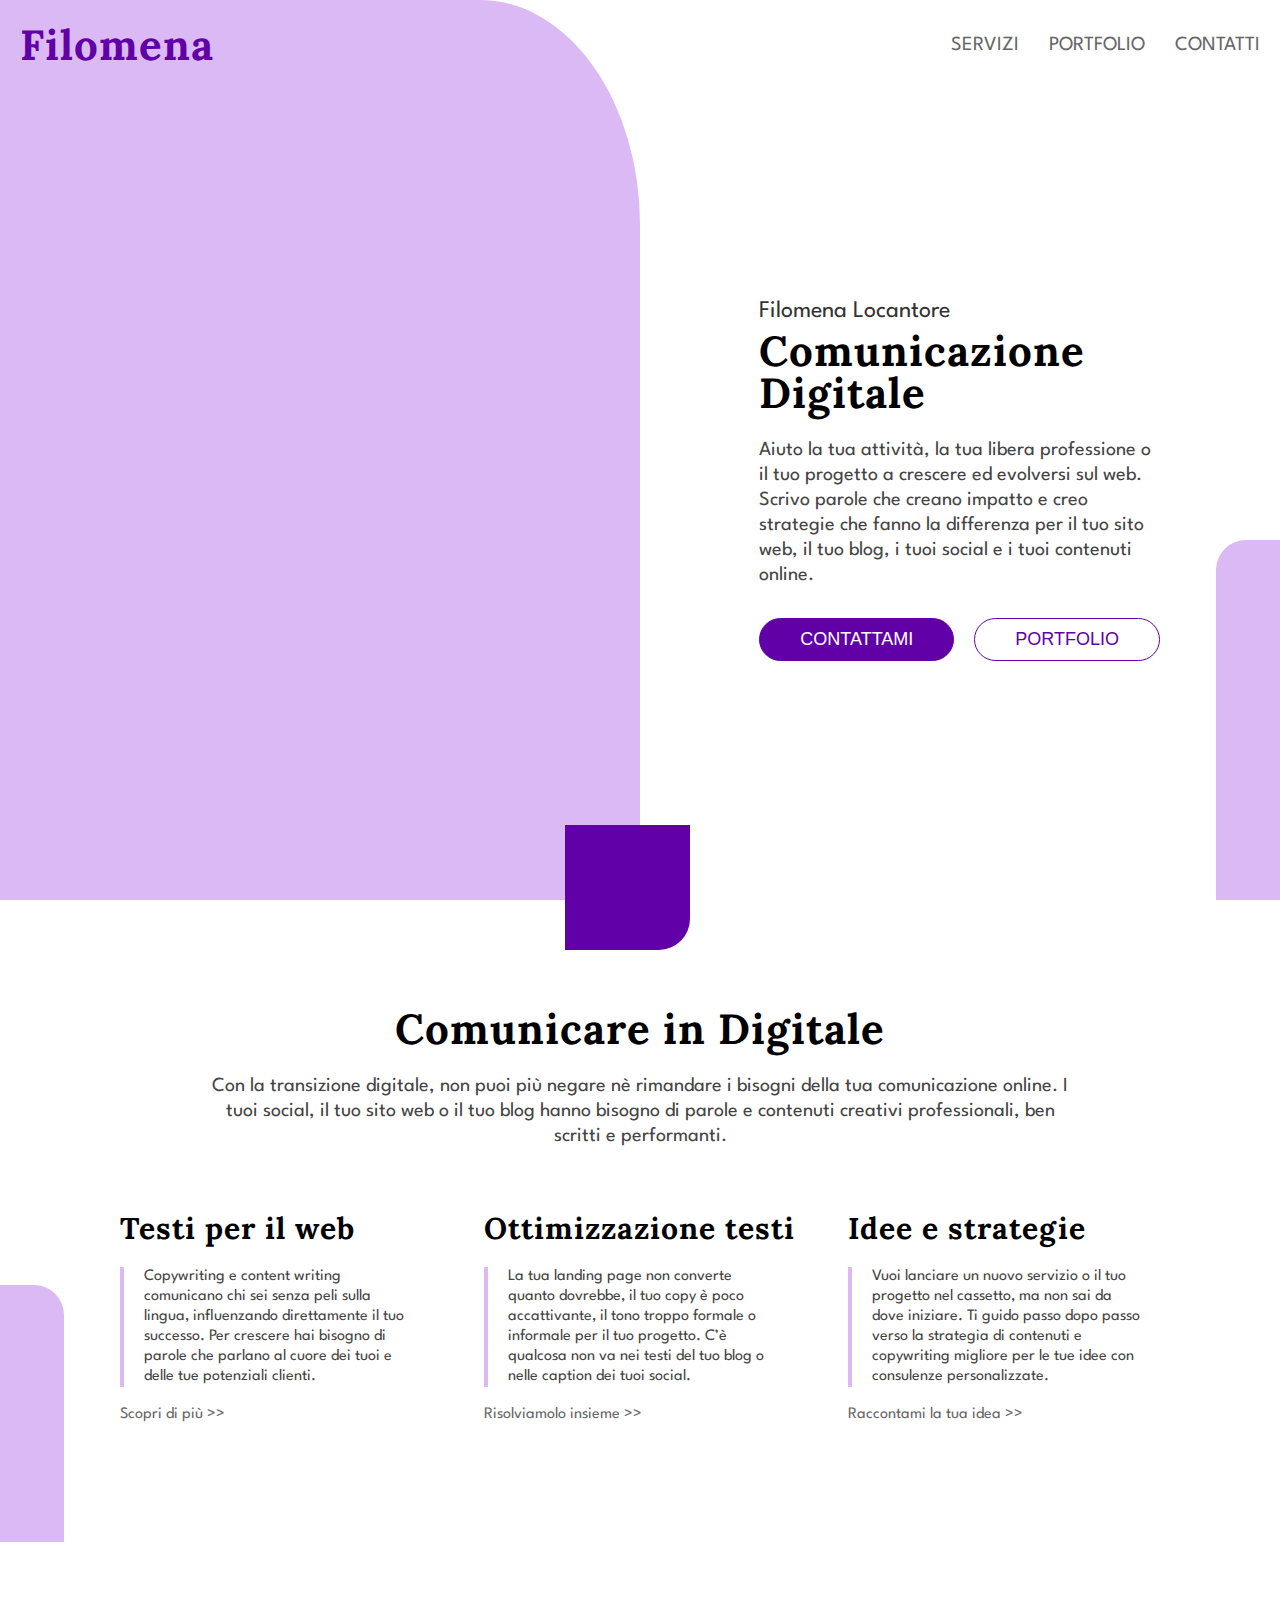
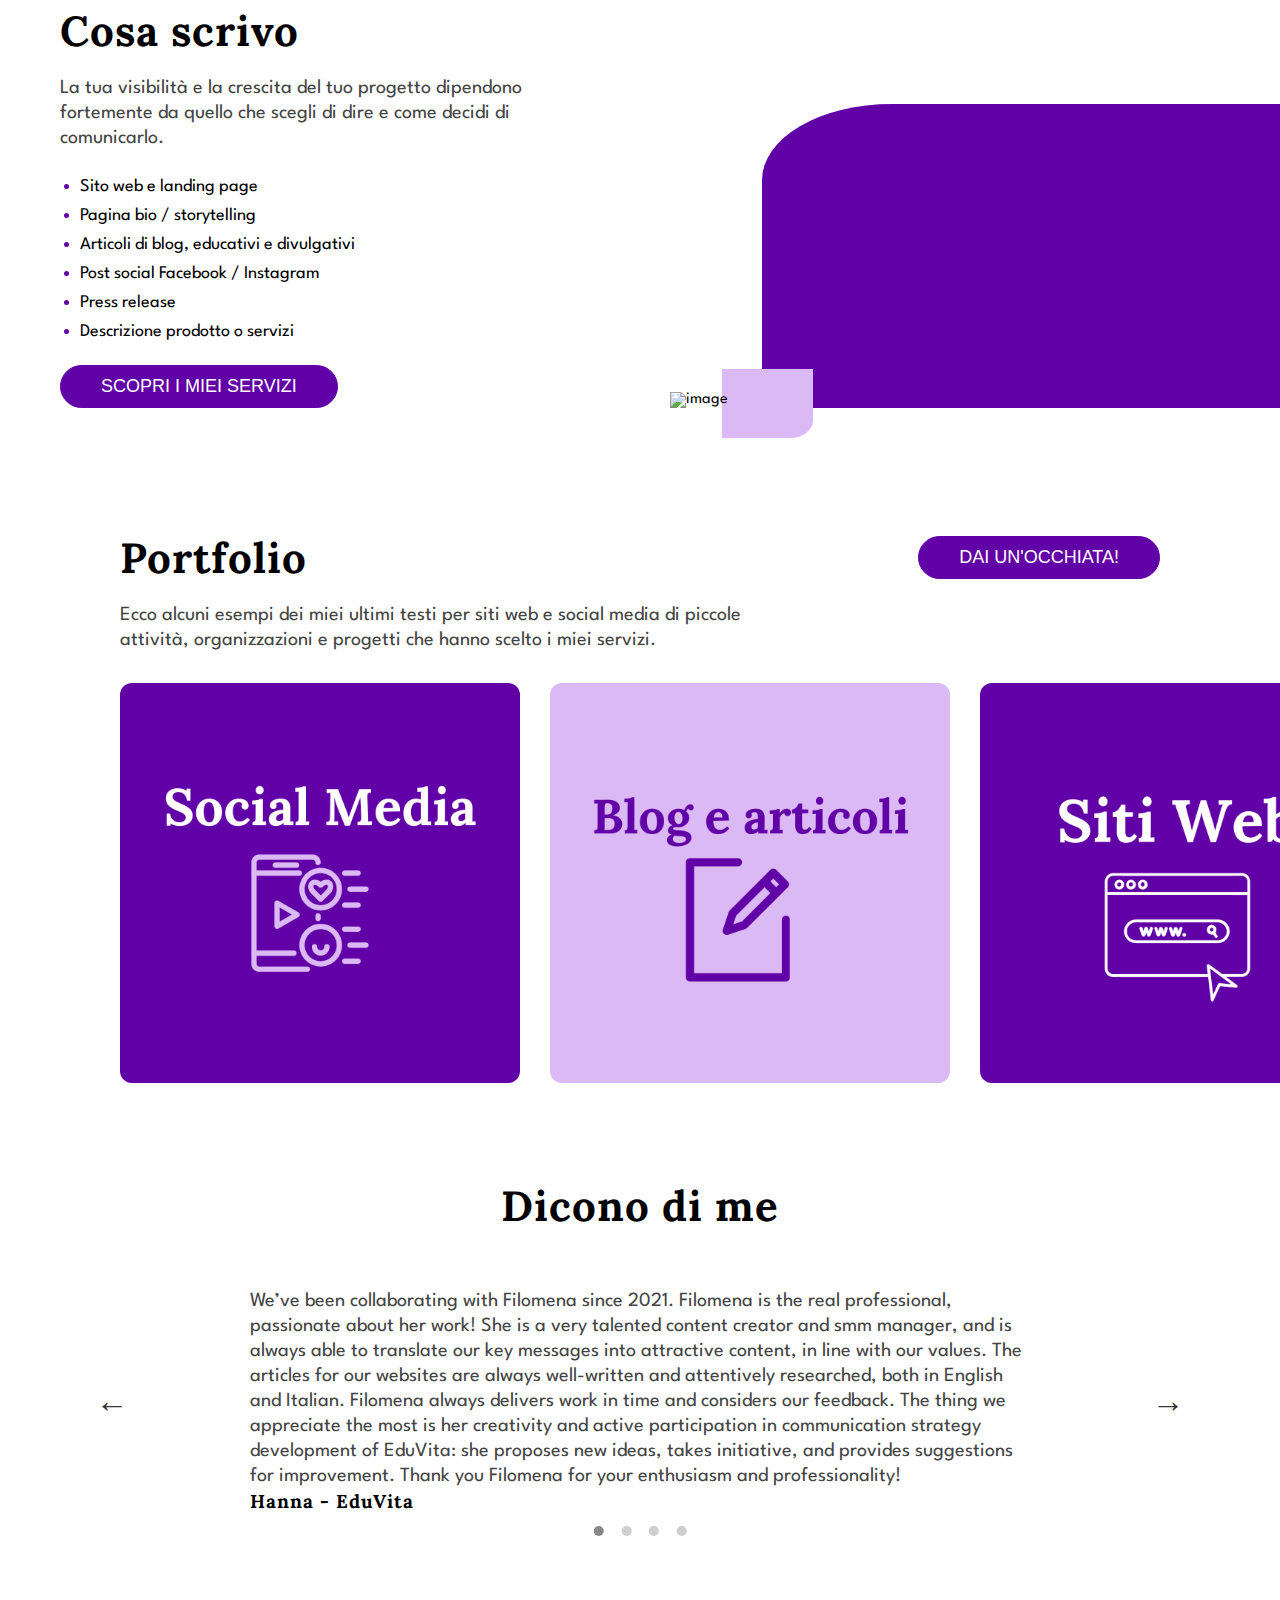
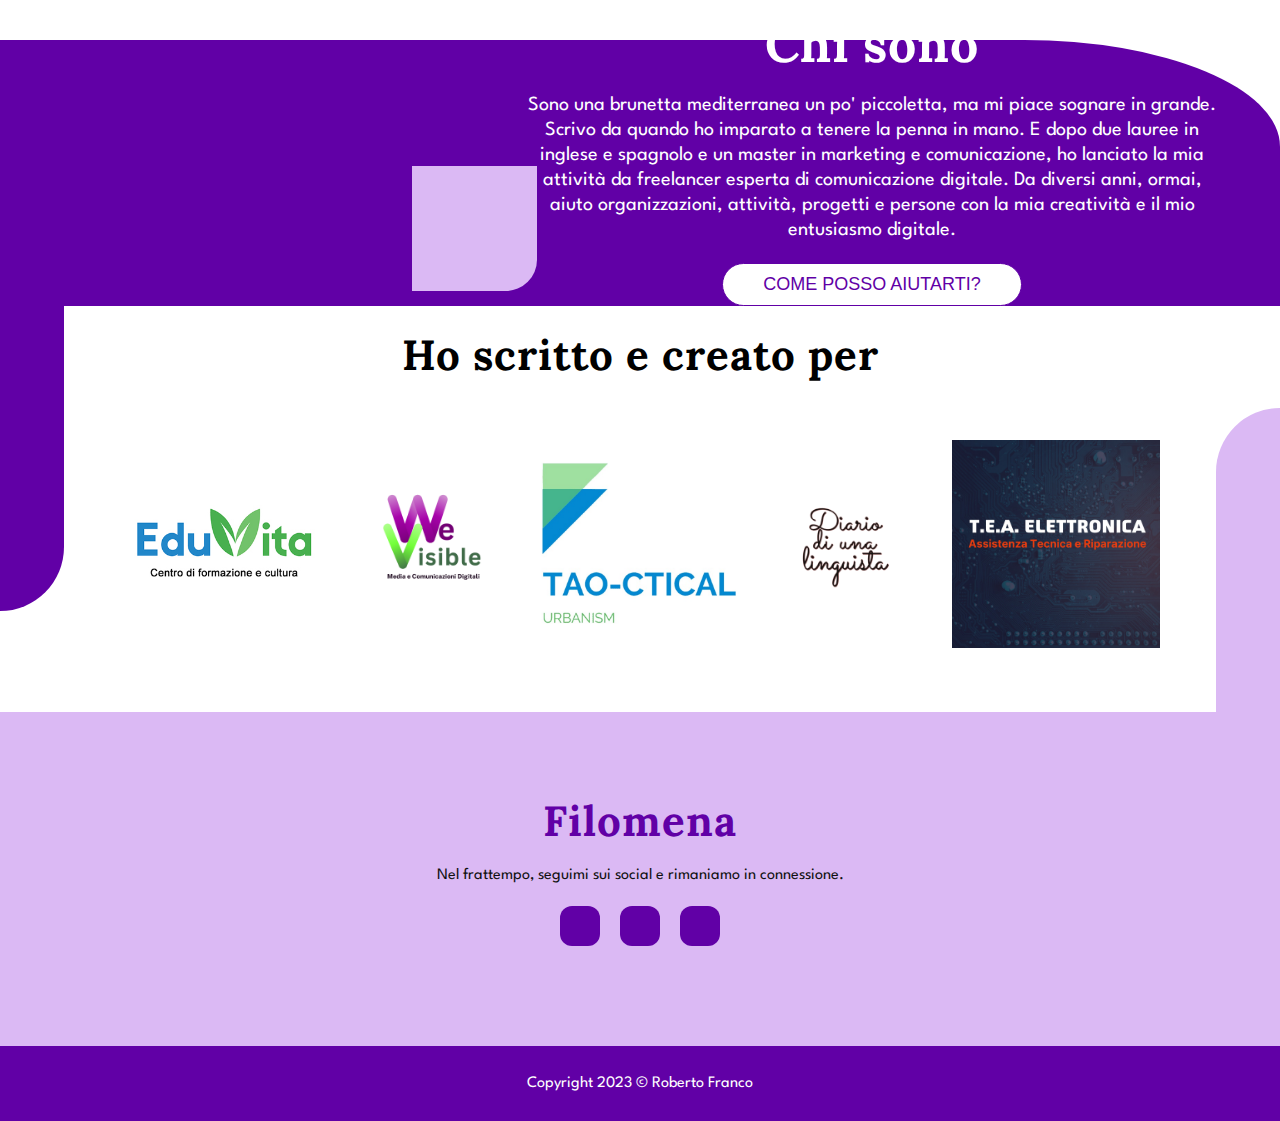
==== commit 9eef72d4: "fixed layout - added home link" ====
--- a/index.html
+++ b/index.html
@@ -33,7 +33,9 @@
   <body>
     <header>
       <nav class="nav">
-        <h1 class="nav__name">Filomena</h1>
+        <a href="index.html">
+          <h1 class="nav__name">Filomena</h1>
+        </a>
         <ul class="nav__links">
           <li class="nav__links--link">
             <a class="nav__links--link" href="servizi.html"> Servizi </a>
@@ -161,28 +163,38 @@
       </div>
 
       <p class="paragraph paragraph--main">
-        Ecco alcuni esempi dei miei ultimi test per il sito web e i social media
-        di piccole attività, organizzazioni e progetti che hanno scelto i miei
+        Ecco alcuni esempi dei miei ultimi testi per siti web e social media di
+        piccole attività, organizzazioni e progetti che hanno scelto i miei
         servizi.
       </p>
 
       <div class="portfolio__gallery">
-        <div class="gallery--img">
-          <img src="./src/img/Social media post e strategy.png" alt=social media
-          post copywriting aria-posinset="""" />
-        </div>
-        <div class="gallery--img">
-          <img
-            src="./src/img/Scrittura articoli blog e press release.png"
-            alt="articoli blog press release content writing"
-          />
-        </div>
-        <div class="gallery--img">
-          <img
-            src="./src/img/Landing page siti web copywriting.png"
-            alt="copywriting landing page e siti web"
-          />
-        </div>
+        <a href="portfolio.html">
+          <div class="gallery--img">
+            <img
+              src="./src/img/Social media post e strategy.png"
+              alt="social media
+            post copywriting"
+            />
+          </div>
+        </a>
+
+        <a href="portfolio.html">
+          <div class="gallery--img">
+            <img
+              src="./src/img/Scrittura articoli blog e press release.png"
+              alt="articoli blog press release content writing"
+            />
+          </div>
+        </a>
+        <a href="portfolio.html">
+          <div class="gallery--img">
+            <img
+              src="./src/img/Landing page siti web copywriting.png"
+              alt="copywriting landing page e siti web"
+            />
+          </div>
+        </a>
       </div>
     </section>
 
--- a/src/style.css
+++ b/src/style.css
@@ -23,6 +23,10 @@
 
 .mobile {
   display: none;
+}
+
+a {
+  text-decoration: none;
 }
 
 h1,
--- a/src/queries.css
+++ b/src/queries.css
@@ -76,7 +76,6 @@
   }
 
   .hero--text-box p {
-    text-align: justify;
     padding: 0 3rem;
   }
 
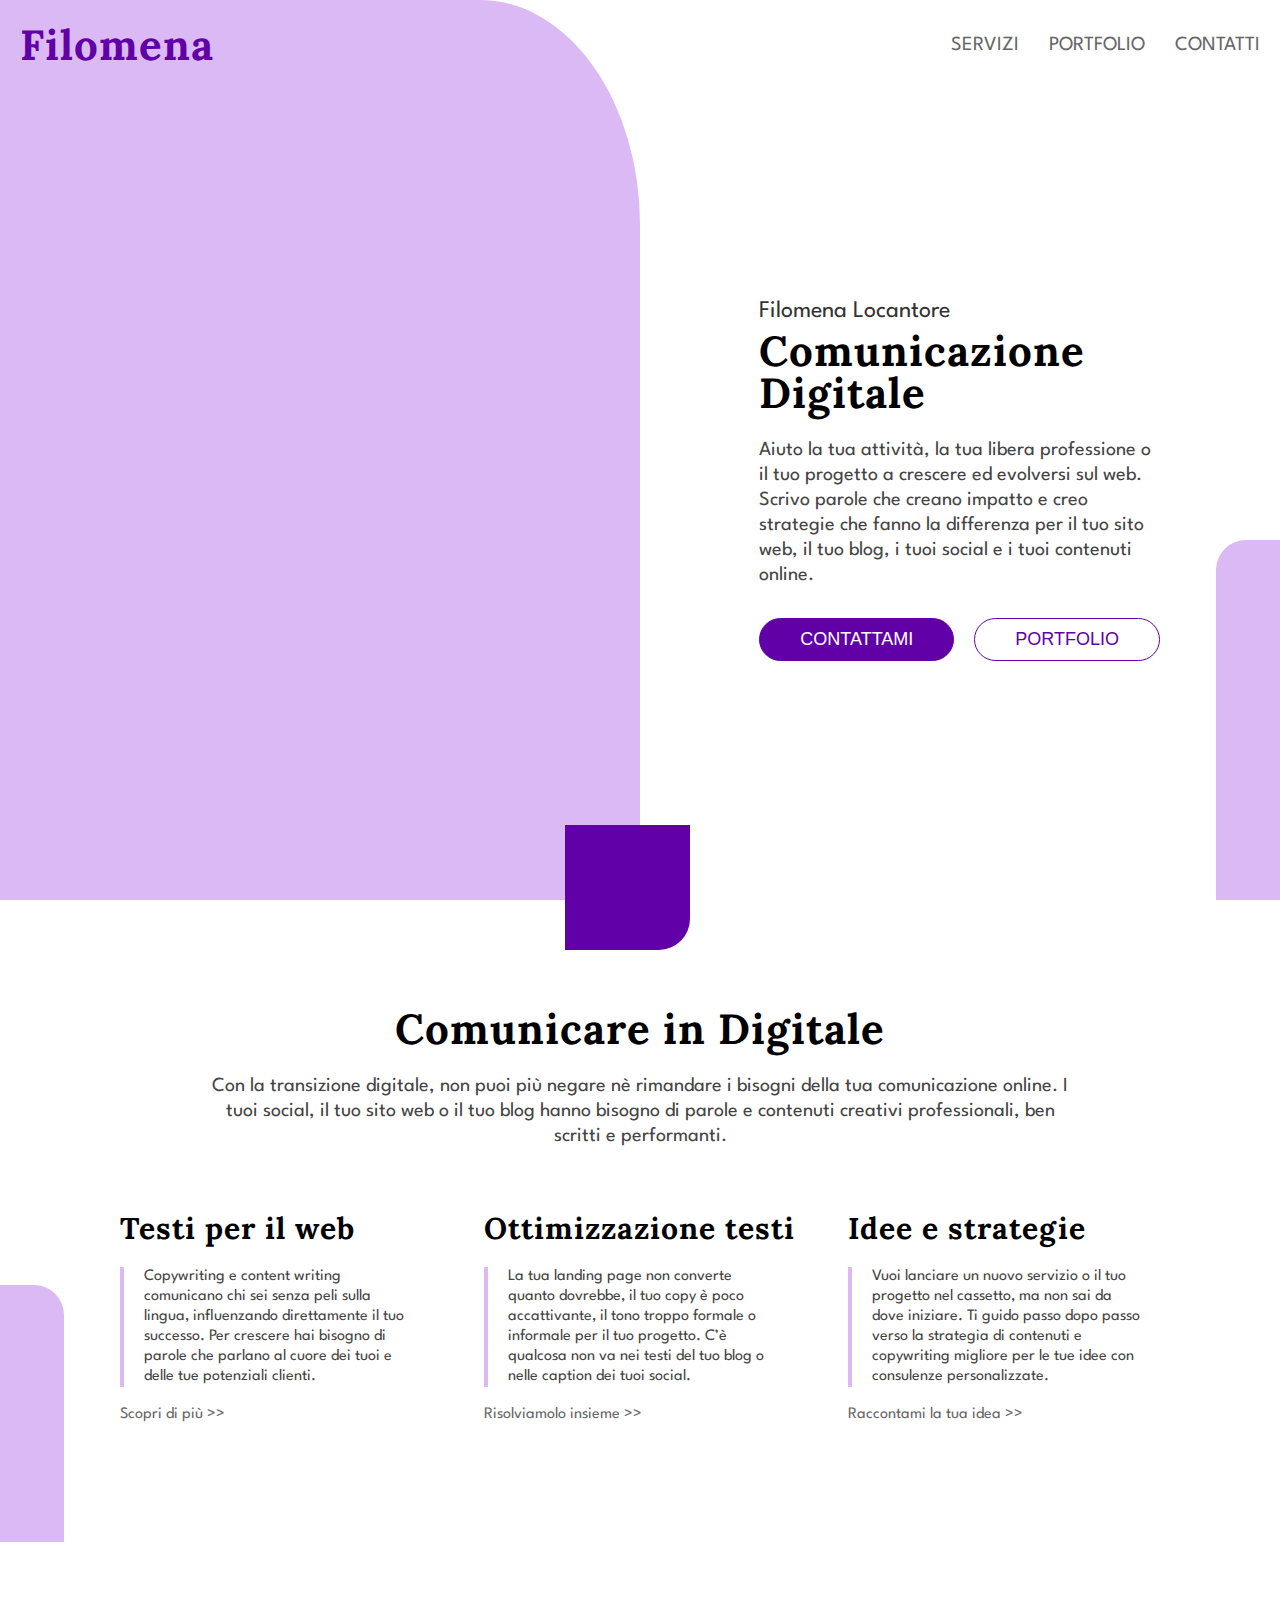
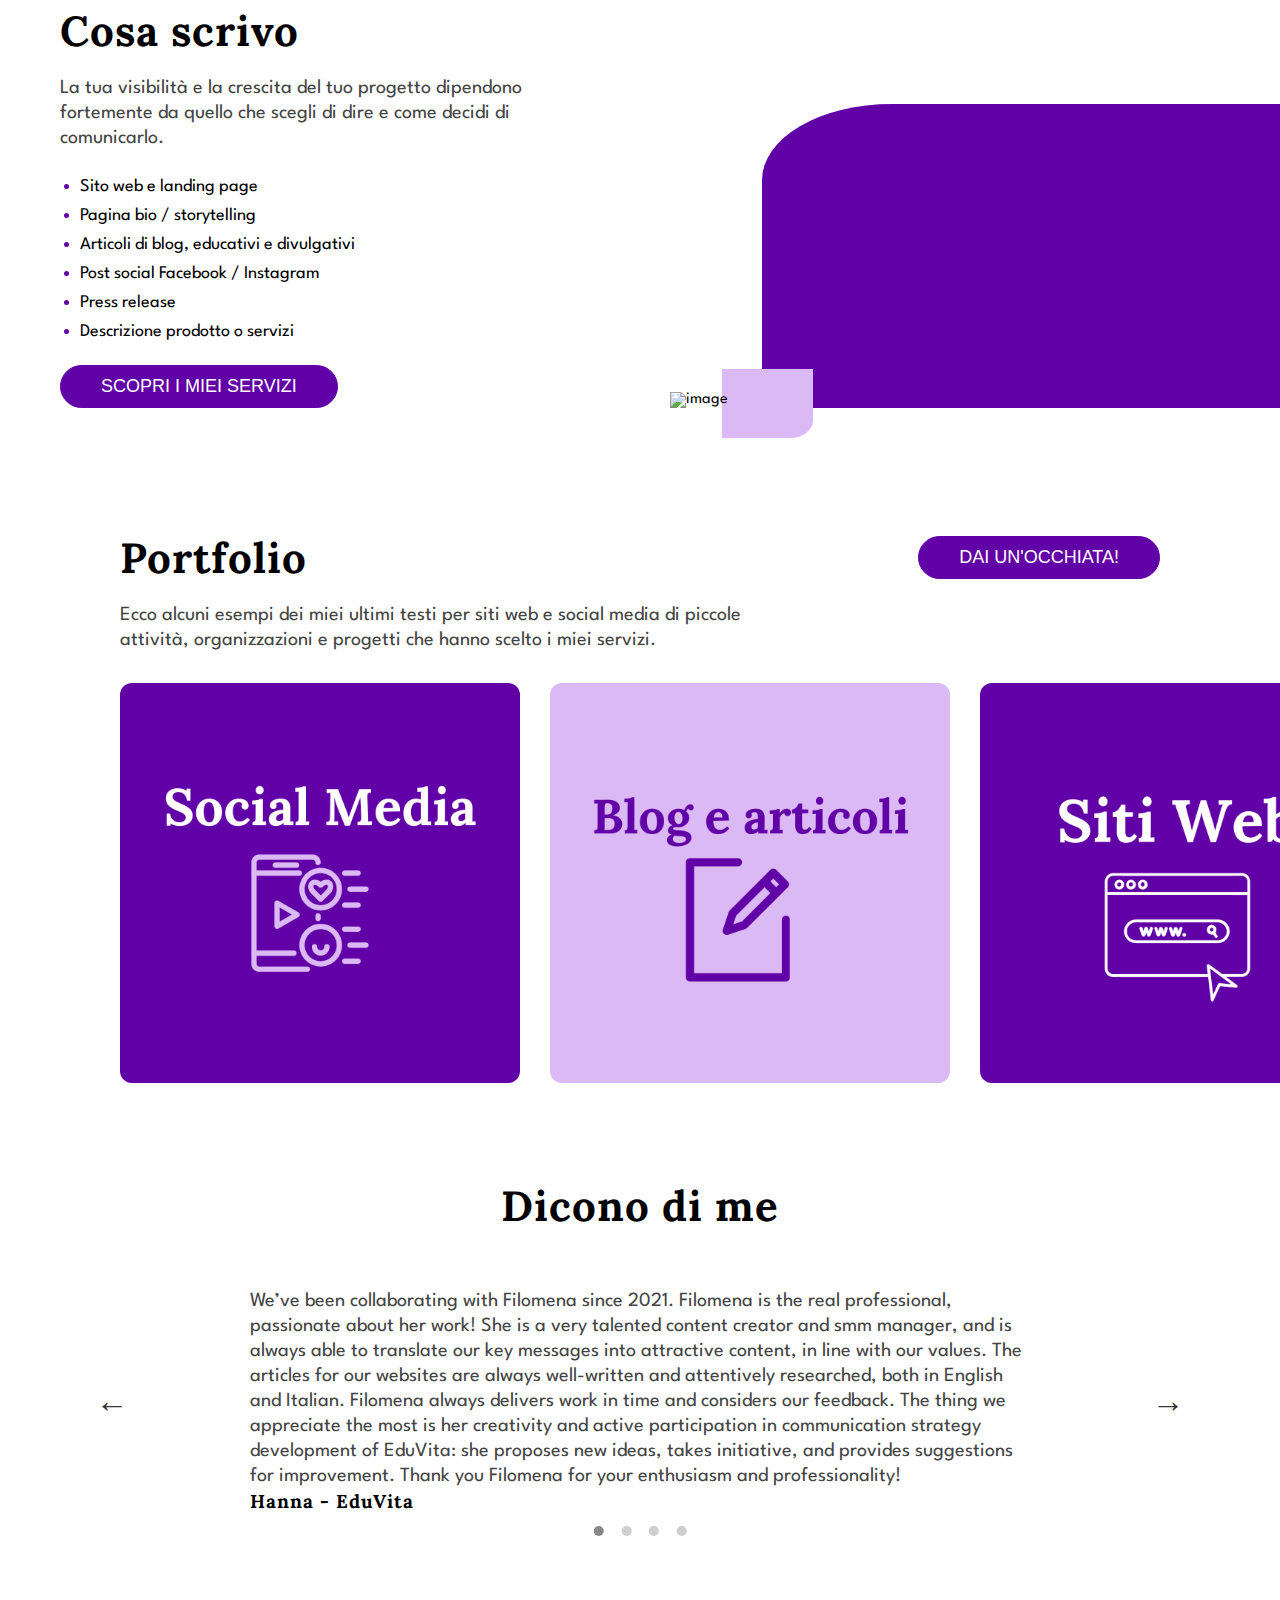
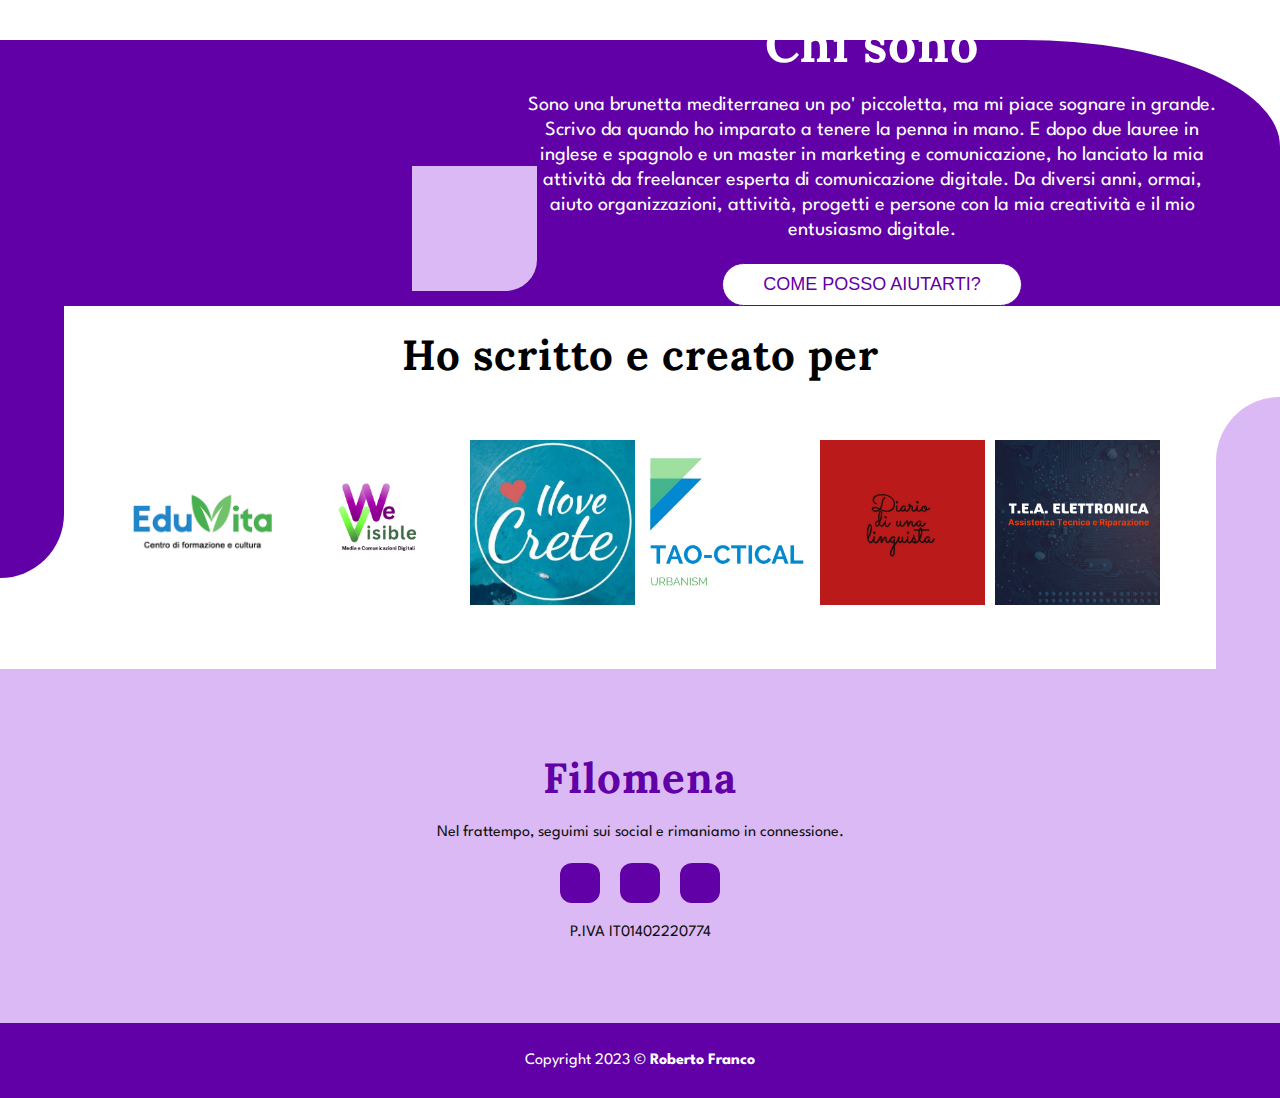
==== commit 763de07e: "added partner logo" ====
--- a/index.html
+++ b/index.html
@@ -314,6 +314,14 @@
           </div>
 
           <div class="partners__gallery--element">
+            <a href="https://www.instagram.com/ilovecrete/">
+              <div class="partners__gallery--img">
+                <img src="./src/img/Partner - ILoveCrete.jpeg" alt="" />
+              </div>
+            </a>
+          </div>
+
+          <div class="partners__gallery--element">
             <div class="partners__gallery--img">
               <img src="./src/img/Partner - TaoCtical.jpeg" alt="" />
             </div>
@@ -322,7 +330,7 @@
           <div class="partners__gallery--element">
             <a href="https://www.instagram.com/filomenalok/">
               <div class="partners__gallery--img">
-                <img src="./src/img/Partner - Diario.png" alt="" />
+                <img src="./src/img/Partner - Diario.jpeg" alt="" />
               </div>
             </a>
           </div>
@@ -340,6 +348,7 @@
 
     <footer class="footer">
       <h1 class="heading--primary">Filomena</h1>
+
       <p class="paragraph">
         Nel frattempo, seguimi sui social e rimaniamo in connessione.
       </p>
@@ -373,6 +382,8 @@
           </div>
         </a>
       </div>
+
+      <p class="paragraph">P.IVA IT01402220774</p>
 
       <!-- <ul class="footer__links">
         <li>Home</li>
@@ -385,8 +396,12 @@
     </footer>
     <div class="copyright">
       Copyright 2023 &copy;
-      <a href="https://robertofranco@netlify.app"></a>
-      Roberto Franco
+      <a
+        class="link link--clean bold"
+        href="https://robertofranco.netlify.app/"
+      >
+        Roberto Franco
+      </a>
     </div>
   </body>
 </html>
--- a/src/style.css
+++ b/src/style.css
@@ -667,6 +667,8 @@
   align-items: center;
   justify-content: center;
   padding: 4rem 0;
+
+  gap: 1rem;
 }
 
 .partners__gallery--element {
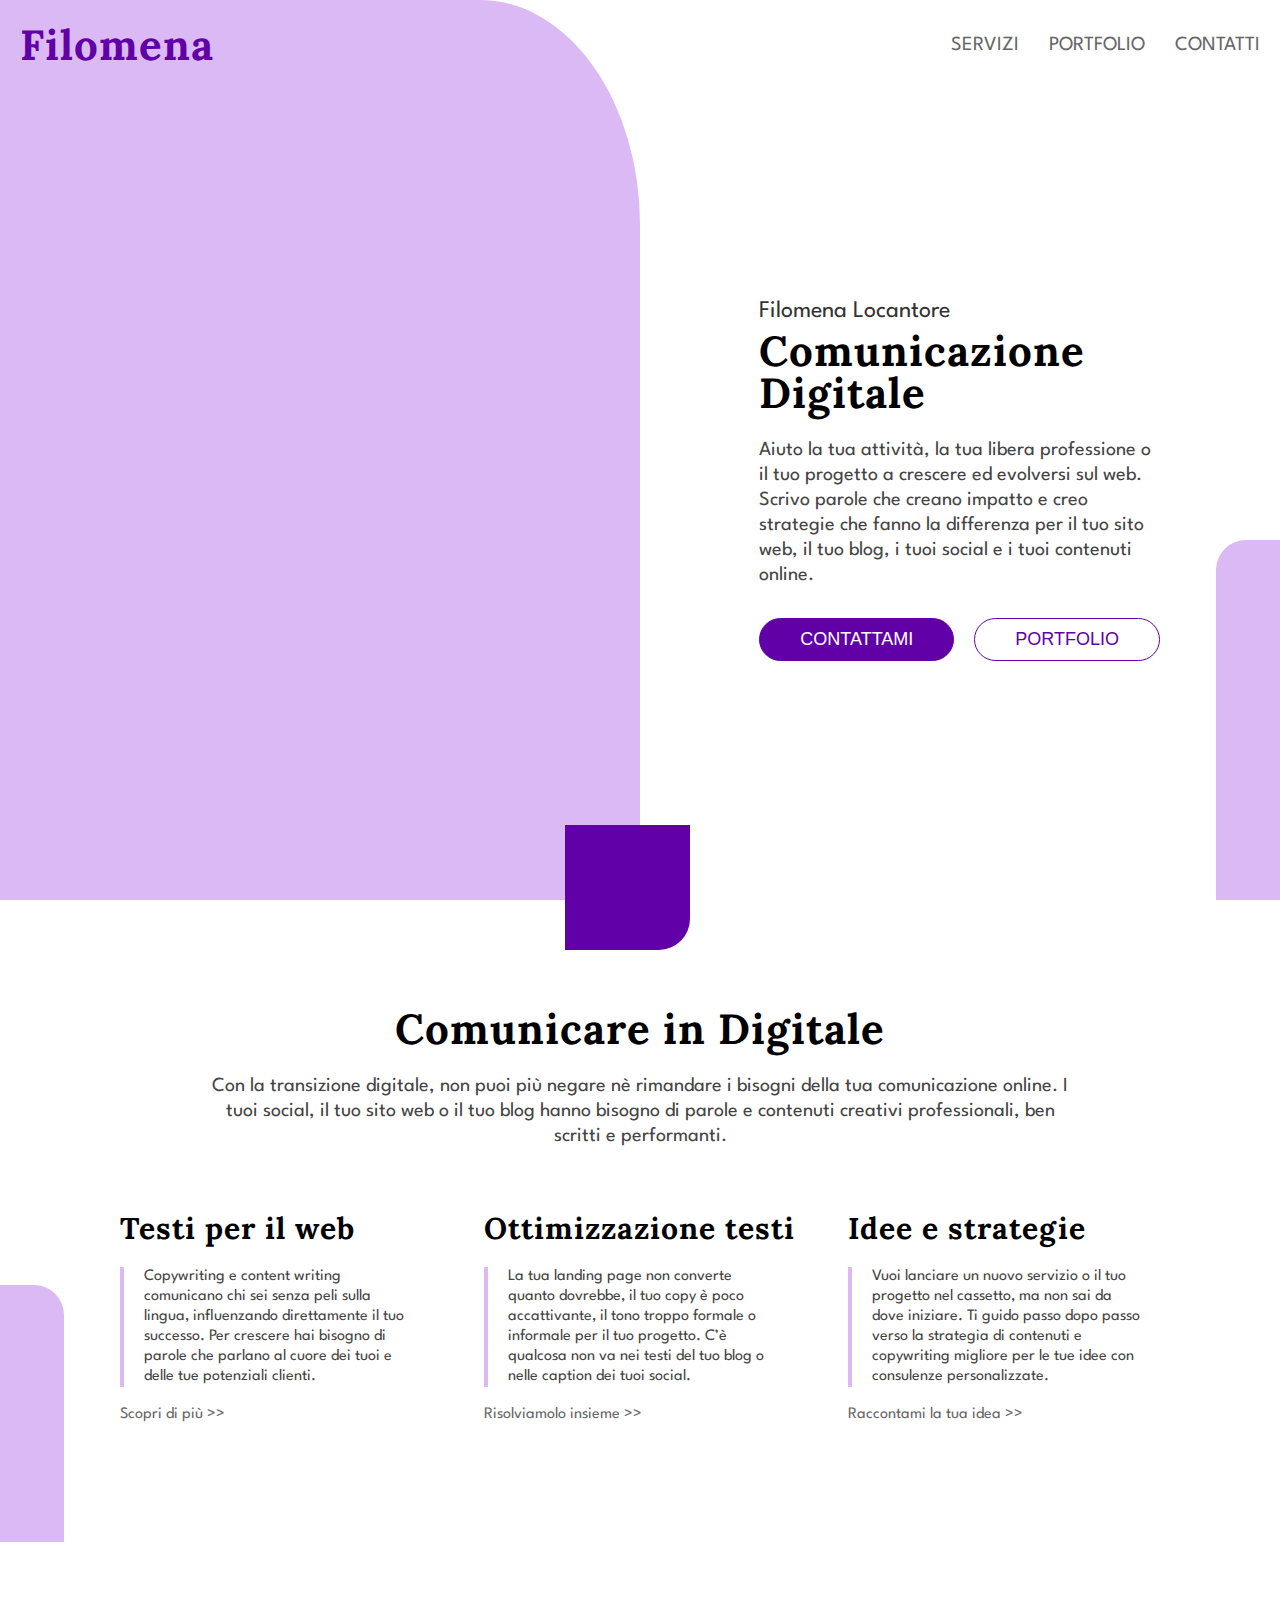
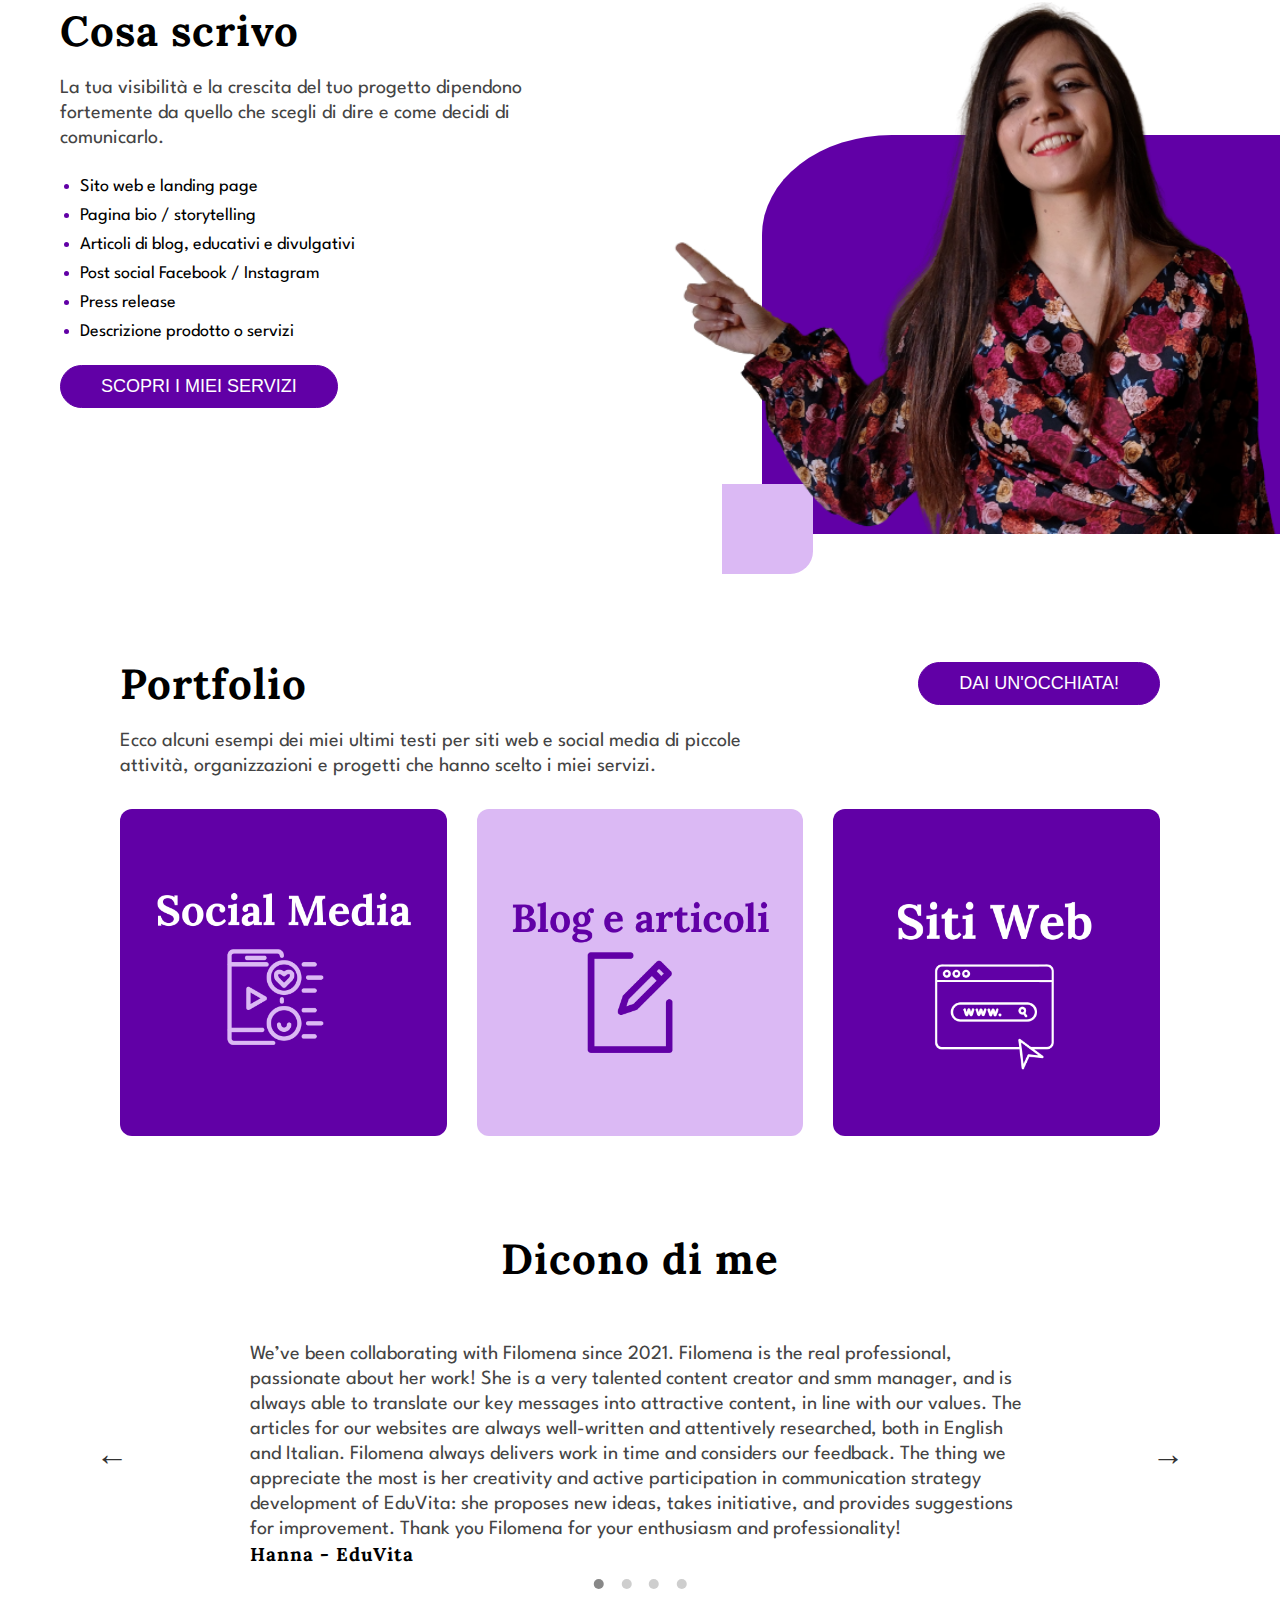
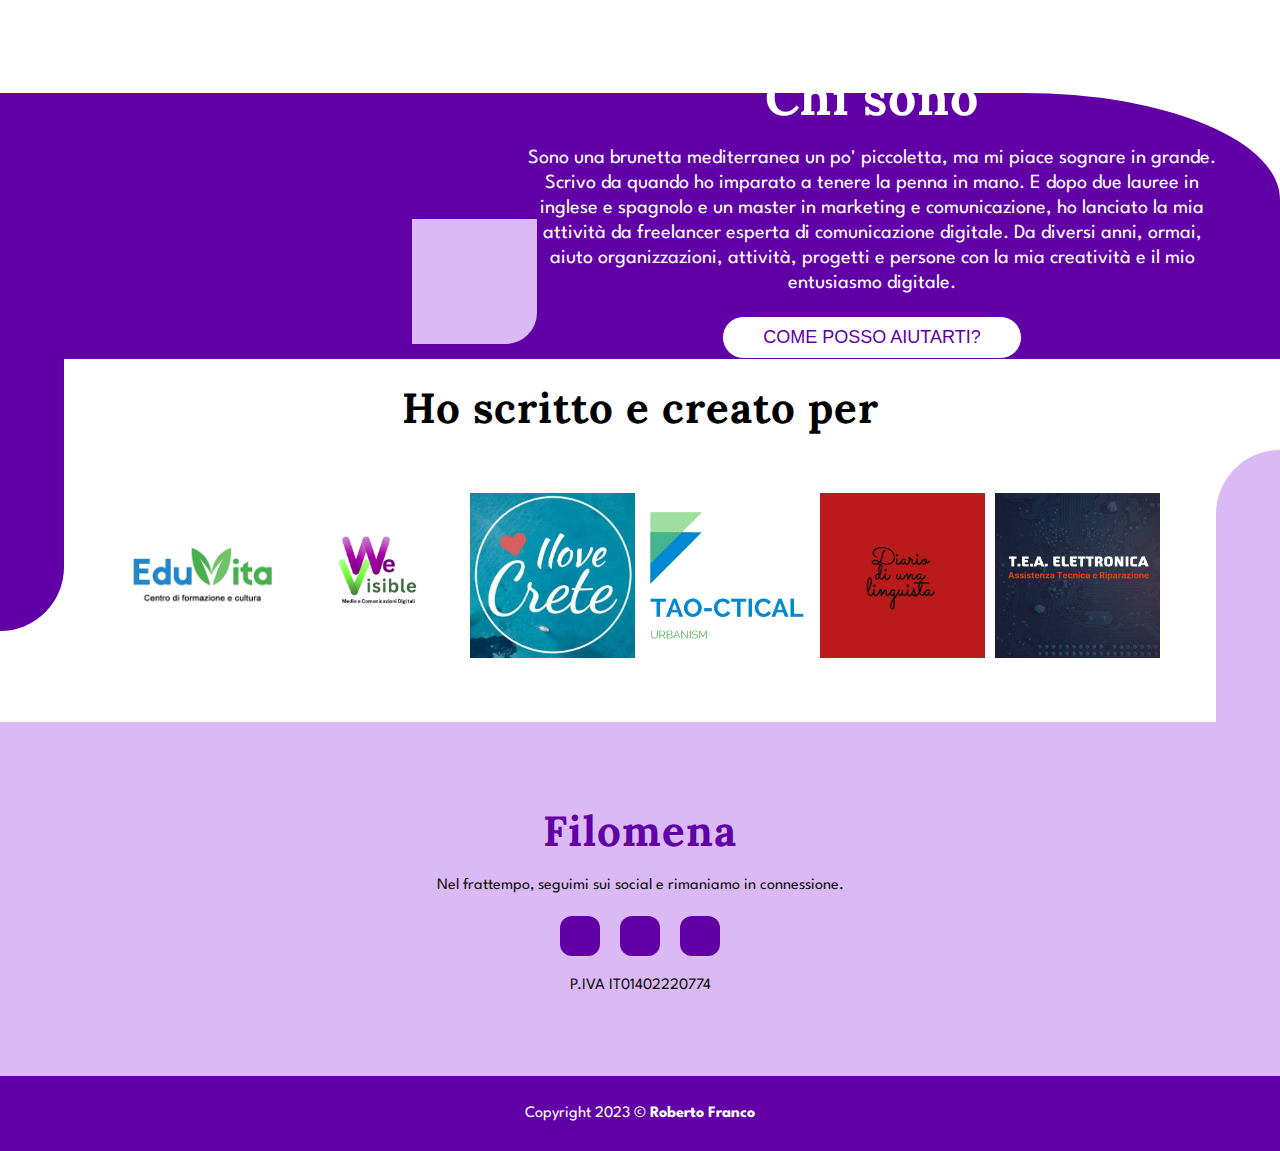
==== commit 1787cfae: "fixed language setting" ====
--- a/index.html
+++ b/index.html
@@ -1,5 +1,5 @@
 <!DOCTYPE html>
-<html lang="en">
+<html lang="it">
   <head>
     <meta charset="UTF-8" />
     <meta http-equiv="X-UA-Compatible" content="IE=edge" />
--- a/src/style.css
+++ b/src/style.css
@@ -442,7 +442,6 @@
 }
 
 .gallery--img {
-  width: 40rem;
 }
 
 .gallery--img img {
